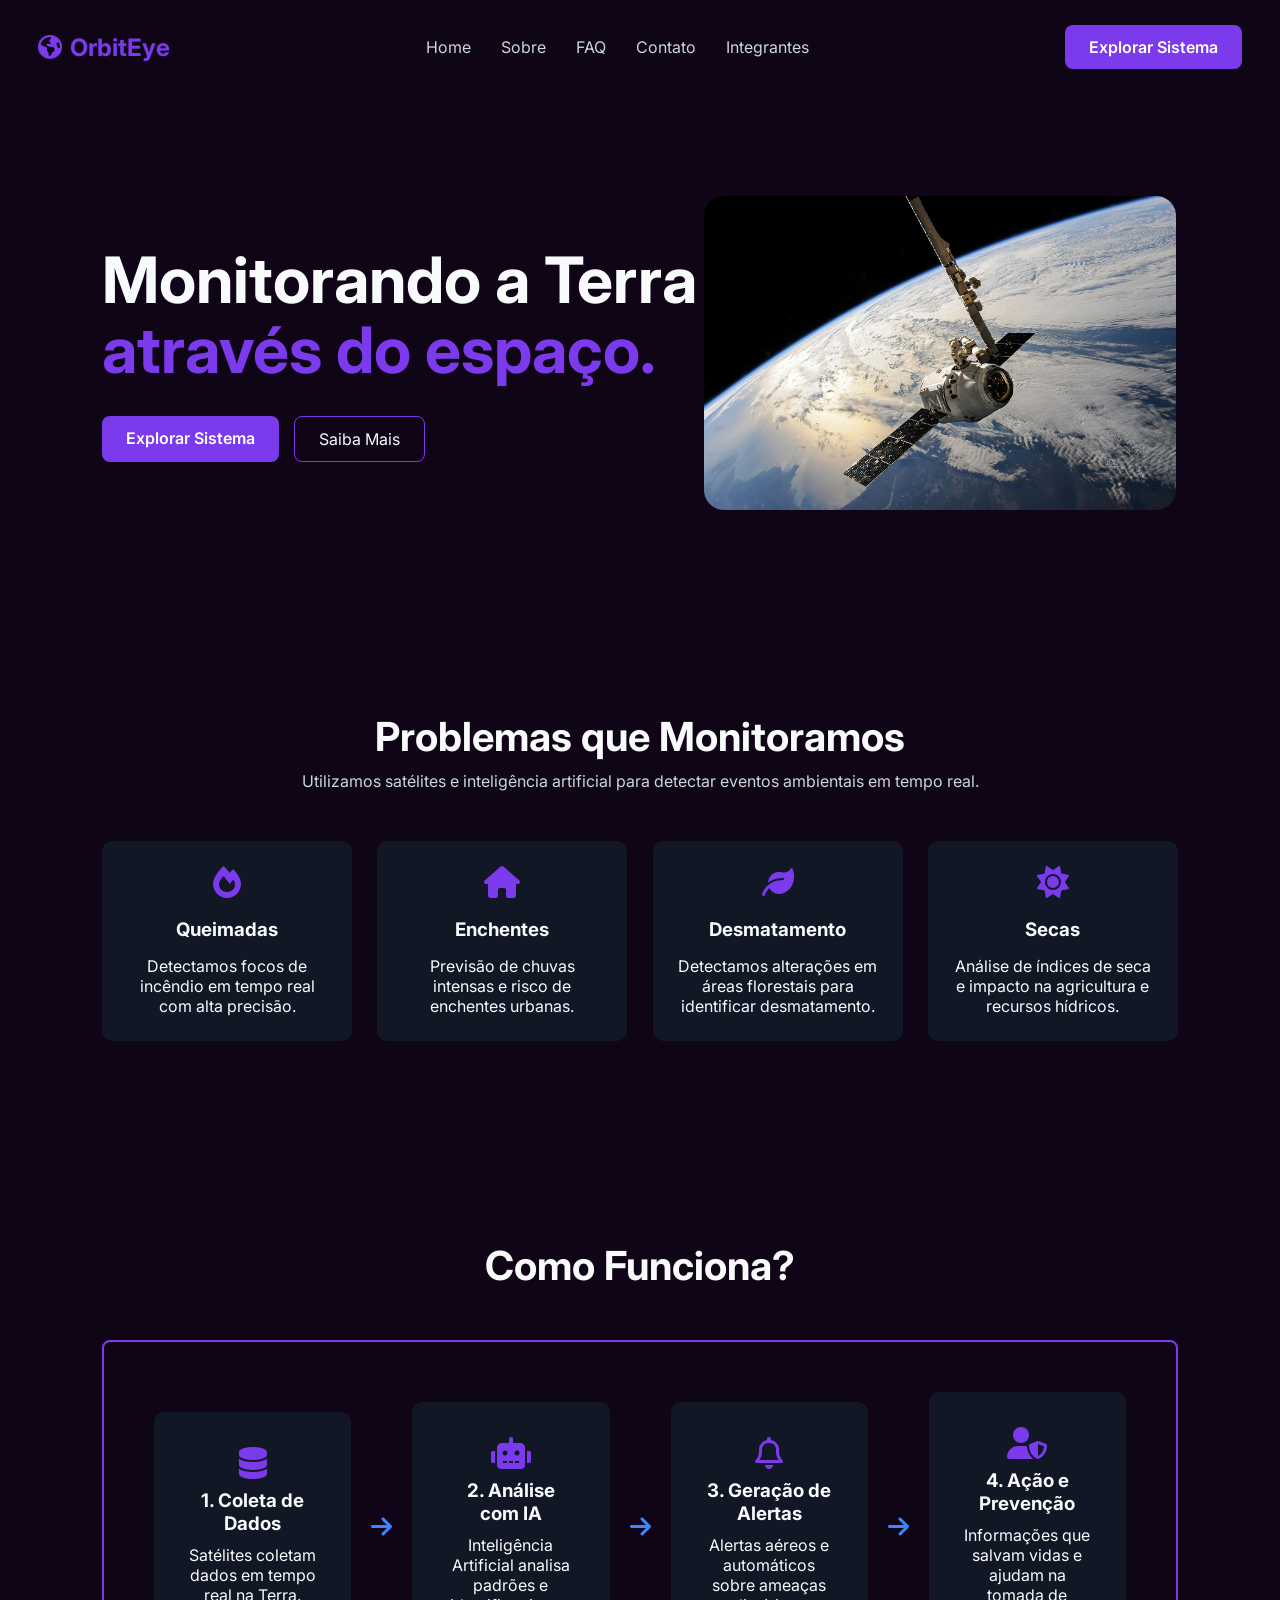
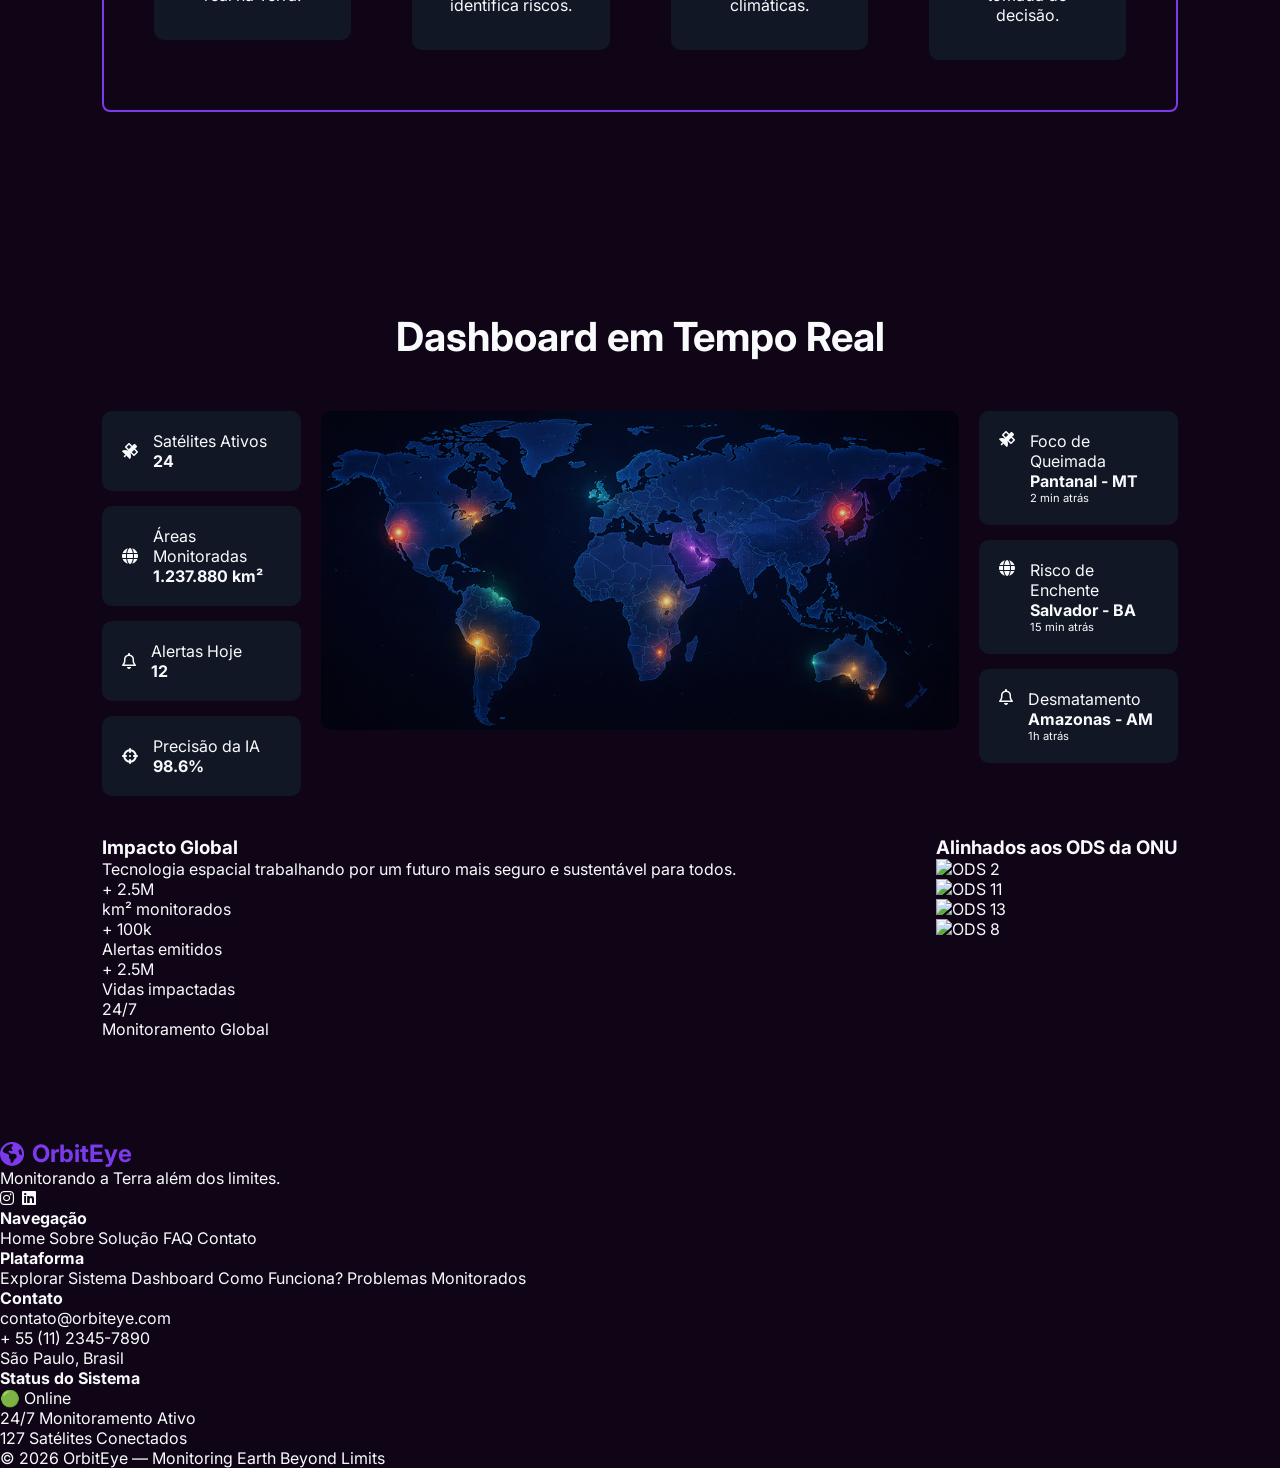
==== index.html @ 5265f136 "style: estiliza dashboard em tempo real" ====
<!DOCTYPE html>
<html lang="pt-br">
<head>
    <meta charset="UTF-8">
    <meta name="viewport" content="width=device-width, initial-scale=1.0">
    <link rel="preconnect" href="https://fonts.googleapis.com">
    <link rel="preconnect" href="https://fonts.gstatic.com" crossorigin>
    <link href="https://fonts.googleapis.com/css2?family=Inter:ital,opsz,wght@0,14..32,100..900;1,14..32,100..900&display=swap" rel="stylesheet">
    <link rel="stylesheet" href="https://cdnjs.cloudflare.com/ajax/libs/font-awesome/6.0.0/css/all.min.css" />
    <link rel="stylesheet" href="./css/style.css">
    <title>OrbitEye</title>
</head>
<body>
    
    <!--Navegação-->
    <nav>
        <a class="logo" href="index.html">
            <i class="fa-solid fa-earth-americas"></i>OrbitEye
        </a>

        <ul class="nav-links">
            <li><a class="nav-link">Home</a></li>
            <li><a class="nav-link">Sobre</a></li>
            <li><a class="nav-link">FAQ</a></li>
            <li><a class="nav-link">Contato</a></li>
            <li><a class="nav-link">Integrantes</a></li>
        </ul>

        <a href="#" class="btn-primary">
            Explorar Sistema
        </a>
    </nav>

    <!--Hero-->
    <section class="hero">

        <div class="hero-content">

            <h1>
                Monitorando a Terra
                <span>através do espaço.</span>
            </h1>

            <div class="hero-buttons">

                <a href="#" class="btn-primary">
                    Explorar Sistema
                </a>

                <a href="#" class="btn-secondary">
                    Saiba Mais
                </a>

            </div>

        </div>

        <div class="hero-image">

            <img 
                src="./assets/satelite_fundo.png" 
                alt="Imagem de Satelite"
            >

        </div>

    </section>

    <!--Seção de Problemas Monitorados-->
    <section class="problems">

        <div class="section-title">
            <h2>Problemas que Monitoramos</h2>
            <p>
                Utilizamos satélites e inteligência artificial para detectar eventos ambientais em tempo real.
            </p>
        </div>

        <div class="cards">

            <div class="problem-card">

                <i class="fa-solid fa-fire"></i>

                <h3>Queimadas</h3>
                <p>
                    Detectamos focos de incêndio em tempo real com alta precisão.
                </p>
            </div>

            <div class="problem-card">

                <i class="fa-solid fa-house"></i>

                <h3>Enchentes</h3>
                <p>
                    Previsão de chuvas intensas e risco de enchentes urbanas.
                </p>
            </div>

            <div class="problem-card">
                <i class="fa-solid fa-leaf"></i>

                <h3>Desmatamento</h3>
                <p>
                    Detectamos alterações em áreas florestais para identificar desmatamento.
                </p>
            </div>

            <div class="problem-card">
                <i class="fa-solid fa-sun"></i>

                <h3>Secas</h3>
                <p>
                    Análise de índices de seca e impacto na agricultura e recursos hídricos.
                </p>
            </div>

        </div>

    </section>

    <!--Seção de Funcionamento-->
    <section class="works">

        <div class="section-title">
            <h2>Como <span>Funciona?</span></h2>
        </div>

        <div class="steps">

            <div class="step-card">
                <i class="fa-solid fa-database"></i>

                <h3>1. Coleta de Dados</h3>
                <p>
                    Satélites coletam dados em tempo real na Terra.
                </p>
            </div>

            <i class="fa-solid fa-arrow-right arrow"></i>

            <div class="step-card">
                <i class="fa-solid fa-robot"></i>

                <h3>2. Análise com IA</h3>
                <p>
                    Inteligência Artificial analisa padrões e identifica riscos.
                </p>
            </div>

            <i class="fa-solid fa-arrow-right arrow"></i>

            <div class="step-card">
                <i class="fa-regular fa-bell"></i>

                <h3>3. Geração de Alertas</h3>
                <p>
                    Alertas aéreos e automáticos sobre ameaças climáticas.
                </p>
            </div>

            <i class="fa-solid fa-arrow-right arrow"></i>

            <div class="step-card">
                <i class="fa-solid fa-user-shield"></i>

                <h3>4. Ação e Prevenção</h3>
                <p>
                    Informações que salvam vidas e ajudam na tomada de decisão.
                </p>
            </div>

        </div>

    </section>

    <!--Seção de Dashboard-->
    <section class="dashboard">

        <div class="section-title">
            <h2>Dashboard em Tempo Real</h2>
        </div>

        <!--Primeira Linha-->
        <div class="dashboard-top">

            <!--Estatísticas-->
            <div class="dashboard-stats">

                <div class="stat-item">
                    <i class="fa-solid fa-satellite"></i>
                    <div>
                        <p>Satélites Ativos</p>
                        <span>24</span>
                    </div>
                </div>

                <div class="stat-item">
                    <i class="fa-solid fa-globe"></i>
                    <div>
                        <p>Áreas Monitoradas</p>
                        <span>1.237.880 km²</span>
                    </div>
                </div>

                <div class="stat-item">
                    <i class="fa-regular fa-bell"></i>
                    <div>
                        <p>Alertas Hoje</p>
                        <span>12</span>
                    </div>
                </div>

                <div class="stat-item">
                    <i class="fa-solid fa-crosshairs"></i>
                    <div>
                        <p>Precisão da IA</p>
                        <span>98.6%</span>
                    </div>
                </div>

            </div>

            <!--Mapa-->
            <div class="dashboard-map">

                <img
                    src="./assets/dashboard_map.png"
                    alt="Mapa Mundial"
                >

            </div>

            <!--Alertas-->
            <div class="dashboard-alerts">

                <div class="alert-item">
                    <i class="fa-solid fa-satellite"></i>

                    <div>
                        <p>Foco de Queimada</p>
                        <span>Pantanal - MT</span>
                        <p class="secondary-p">2 min atrás</p>
                    </div>
                </div>

                <div class="alert-item">
                    <i class="fa-solid fa-globe"></i>

                    <div>
                        <p>Risco de Enchente</p>
                        <span>Salvador - BA</span>
                        <p class="secondary-p">15 min atrás</p>
                    </div>
                </div>

                <div class="alert-item">
                    <i class="fa-regular fa-bell"></i>

                    <div>
                        <p>Desmatamento</p>
                        <span>Amazonas - AM</span>
                        <p class="secondary-p">1h atrás</p>
                    </div>
                </div>

            </div>

        </div>

        <!--Segunda Linha-->
        <div class="dashboard-bottom">

            <!--Impacto Global-->
            <div class="impact">

                <h3>Impacto Global</h3>

                <p>
                    Tecnologia espacial trabalhando por um futuro mais seguro e sustentável para todos.
                </p>

                <div class="impact-cards">

                    <div class="impact-card">
                        <span>+ 2.5M</span>
                        <p>km² monitorados</p>
                    </div>

                    <div class="impact-card">
                        <span>+ 100k</span>
                        <p>Alertas emitidos</p>
                    </div>

                    <div class="impact-card">
                        <span>+ 2.5M</span>
                        <p>Vidas impactadas</p>
                    </div>

                    <div class="impact-card">
                        <span>24/7</span>
                        <p>Monitoramento Global</p>
                    </div>

                </div>

            </div>

            <!-- ODS -->
            <div class="ods">

                <h3>Alinhados aos ODS da ONU</h3>

                <div class="ods-icons">

                    <img src="./assets/ods2.png" alt="ODS 2">
                    <img src="./assets/ods11.png" alt="ODS 11">
                    <img src="./assets/ods13.png" alt="ODS 13">
                    <img src="./assets/ods8.png" alt="ODS 8">

                </div>

            </div>

        </div>

</section>


        <!--Footer-->
        <footer>

            <div class="footer-content">

                <!--Logo e Redes-->
                <div class="footer-brand">

                    <a class="logo" href="index.html">
                        <i class="fa-solid fa-earth-americas"></i>
                        OrbitEye
                    </a>

                    <p>
                        Monitorando a Terra além dos limites.
                    </p>

                    <div class="social-links">

                        <a href="#">
                            <i class="fa-brands fa-instagram"></i>
                        </a>

                        <a href="#">
                            <i class="fa-brands fa-x-twitter"></i>
                        </a>

                        <a href="#">
                            <i class="fa-brands fa-linkedin"></i>
                        </a>

                    </div>

                </div>

            <!--Navegação-->

            <div class="footer-column">

                <h4>Navegação</h4>

                <a href="#">Home</a>
                <a href="#">Sobre</a>
                <a href="#">Solução</a>
                <a href="#">FAQ</a>
                <a href="#">Contato</a>

            </div>

            <!--Plataforma-->
            <div class="footer-column">

                <h4>Plataforma</h4>

                <a href="#">Explorar Sistema</a>
                <a href="#">Dashboard</a>
                <a href="#">Como Funciona?</a>
                <a href="#">Problemas Monitorados</a>

            </div>

            <!--Contato-->
            <div class="footer-column">

                <h4>Contato</h4>

                <p>contato@orbiteye.com</p>
                <p>+ 55 (11) 2345-7890</p>
                <p>São Paulo, Brasil</p>

            </div>

            <!--Status-->
            <div class="footer-column">

                <h4>Status do Sistema</h4>

                <p>🟢 Online</p>
                <p>24/7 Monitoramento Ativo</p>
                <p>127 Satélites Conectados</p>

            </div>

        </div>

        <div class="footer-bottom">

            <p>
                © 2026 OrbitEye — Monitoring Earth Beyond Limits
            </p>

        </div>
            
    </footer>

</body>
</html>
---- css/style.css ----
:root {
    --primary-color: #7C3AED;
    --primary-dark: #4C1D95;
    --secondary-color: #3B86FF;
    --background-color: #100517;
    --right-color: #34D399;
    --danger-color: #DC2626;
    --ascent-color: #00D4FF;
    --text-color: #F8FAFC;
    --text-color-secondary: #CBD5E1;
    --text-color-neon: #A855F7;
    --text-color-secondary-neon: #FF3BA3;
    --card-backround: #121726;
}

* {
    margin: 0;
    padding: 0;
    box-sizing: border-box;
}

body {
    font-family: "Inter", sans-serif;
    background-color: var(--background-color);
    color: var(--text-color);
}

a {
    text-decoration: none;
    color: inherit;
}

ul {
    list-style: none;
}

img {
    max-width: 100%;
    display: block;
}

/* NAVBAR */
nav {
    width: 100%;
    padding: 25px 3%;
    display: flex;
    justify-content: space-between;
    align-items: center;
}

.logo {
    display: flex;
    align-items: center;
    gap: 8px;

    font-size: 1.5rem;
    font-weight: 700;

    color: var(--primary-color);
}

.nav-links {
    display: flex;
    gap: 30px;    
}

.nav-link {
    cursor: pointer;
    color: var(--text-color-secondary);
    transition: 0.3s;
}

.nav-link:hover {
    color: var(--primary-color);
    font-weight: 800;
}

/* BOTÕES */
.btn-primary {
    padding: 12px 24px;

    border-radius: 8px;

    background-color: var(--primary-color);
    color: white;

    font-weight: 600;

    transition: .3s;
}

.btn-primary:hover {
    background-color: var(--primary-dark);
}

.btn-secondary {
    padding: 12px 24px;

    border: 1px solid var(--primary-color);
    border-radius: 8px;

    transition: .3s;
}

.btn-secondary:hover {
    background-color: var(--primary-color);
    color: white;
}

/* HERO */
.hero {
    padding: 100px 8%;

    display: flex;
    justify-content: space-between;
    align-items: center;
}

.hero-content {
    max-width: 600px;
}

.hero-content h1 {
    font-size: 4rem;
    line-height: 1.1;
}

.hero-content span {
    color: var(--primary-color);
}

.hero-buttons {
    margin-top: 30px;

    display: flex;
    gap: 15px;
}

.hero-image img {
    border: 2px solid transparent;
    width: 560px;
    transition: .5s;
}

.hero-image img:hover {
    box-shadow: 0 0 40px var(--primary-color);
    border-radius: 50px;
}

/* TÍTULOS DAS SEÇÕES */
.section-title {
    text-align: center;
    margin-bottom: 50px;
}

.section-title h2 {
    font-size: 2.5rem;
    margin-bottom: 10px;
}

.section-title p {
    color: var(--text-color-secondary);
}

/* ESTRUTURA GERAL DAS SEÇÕES */
.problems, 
.works,
.dashboard {
    padding: 100px 8%;
}

/* CARDS DE PROBLEMAS */
.cards {
    display: flex;
    justify-content: space-between;
    gap: 20px;
}

.problem-card {
    width: 250px;
    padding: 25px;

    background-color: var(--card-backround);

    border-radius: 10px;

    text-align: center;

    transition: .3s;
}

.problem-card:hover {
    box-shadow: 0 0 30px var(--text-color-neon);
    cursor: pointer;
}

.problem-card i {
    font-size: 2rem;
    color: var(--primary-color);
    margin-bottom: 20px;

    transition: .3s;
}

.problem-card:hover i {
    color: var(--text-color-secondary-neon);
}

.problem-card h3 {
    margin-bottom: 15px;
}

/* CARDS FUNCIONAMENTO */
.steps {
    display: flex;
    align-items: center;
    justify-content: center;
    gap: 20px;
    border: 2px solid var(--primary-color);
    border-radius: 8px;
    padding: 50px;

    margin-top: 50px;
}

.step-card {
    width: 450px;

    padding: 35px;

    text-align: center;

    background-color: var(--card-backround);

    border-radius: 10px;

    transition: .3s;
}

.step-card:hover {
    box-shadow: 0 0 30px var(--ascent-color);
    cursor: pointer;
}

.step-card i {
    font-size: 2rem;

    color: var(--primary-color);

    margin-bottom: 10px;

    transition: .3s;
}

.step-card:hover i {
    color: var(--secondary-color);
}

.step-card h3 {
    margin-bottom: 10px;
}

.arrow {
    color: var(--secondary-color);
    font-size: 1.5rem;
}

/* SEÇÃO DASHBOARD */
.dashboard-top {
    display: flex;

    justify-content: space-between;

    gap: 20px;

    margin-top: 50px;
}

.dashboard-stats {
    width: 25%;

    display: flex;
    flex-direction: column;

    gap: 15px;
}

.dashboard-stats span {
    font-weight: 700;
}

.stat-item {
    background-color: var(--card-backround);

    padding: 20px;

    border-radius: 10px;

    display: flex;
    align-items: center;

    gap: 15px;
}

.dashboard-map  {
    width: 80%;
    border-radius: 8px;
    transition: .6s;
}

.dashboard-map:hover {
    box-shadow: 0 0 0 2px var(--ascent-color);
    cursor: pointer;
}

.dashboard-map img {
    width: 100%;
    opacity: .8;
    transition: .3s;
    border-radius: 10px;
}

.dashboard-map:hover img {
    opacity: 1;
}

.dashboard-alerts {
    width: 25%;

    display: flex;
    flex-direction: column;

    gap: 15px;
}

.dashboard-alerts span {
    font-weight: 700;
}

.dashboard-alerts .secondary-p {
    font-size: 0.7rem;
}

.alert-item {
    background-color: var(--card-backround);

    padding: 20px;

    border-radius: 10px;

    display: flex;
    gap: 15px;
}

.dashboard-bottom {
    margin-top: 40px;

    display: flex;

    justify-content: space-between;

    gap: 20px;
}
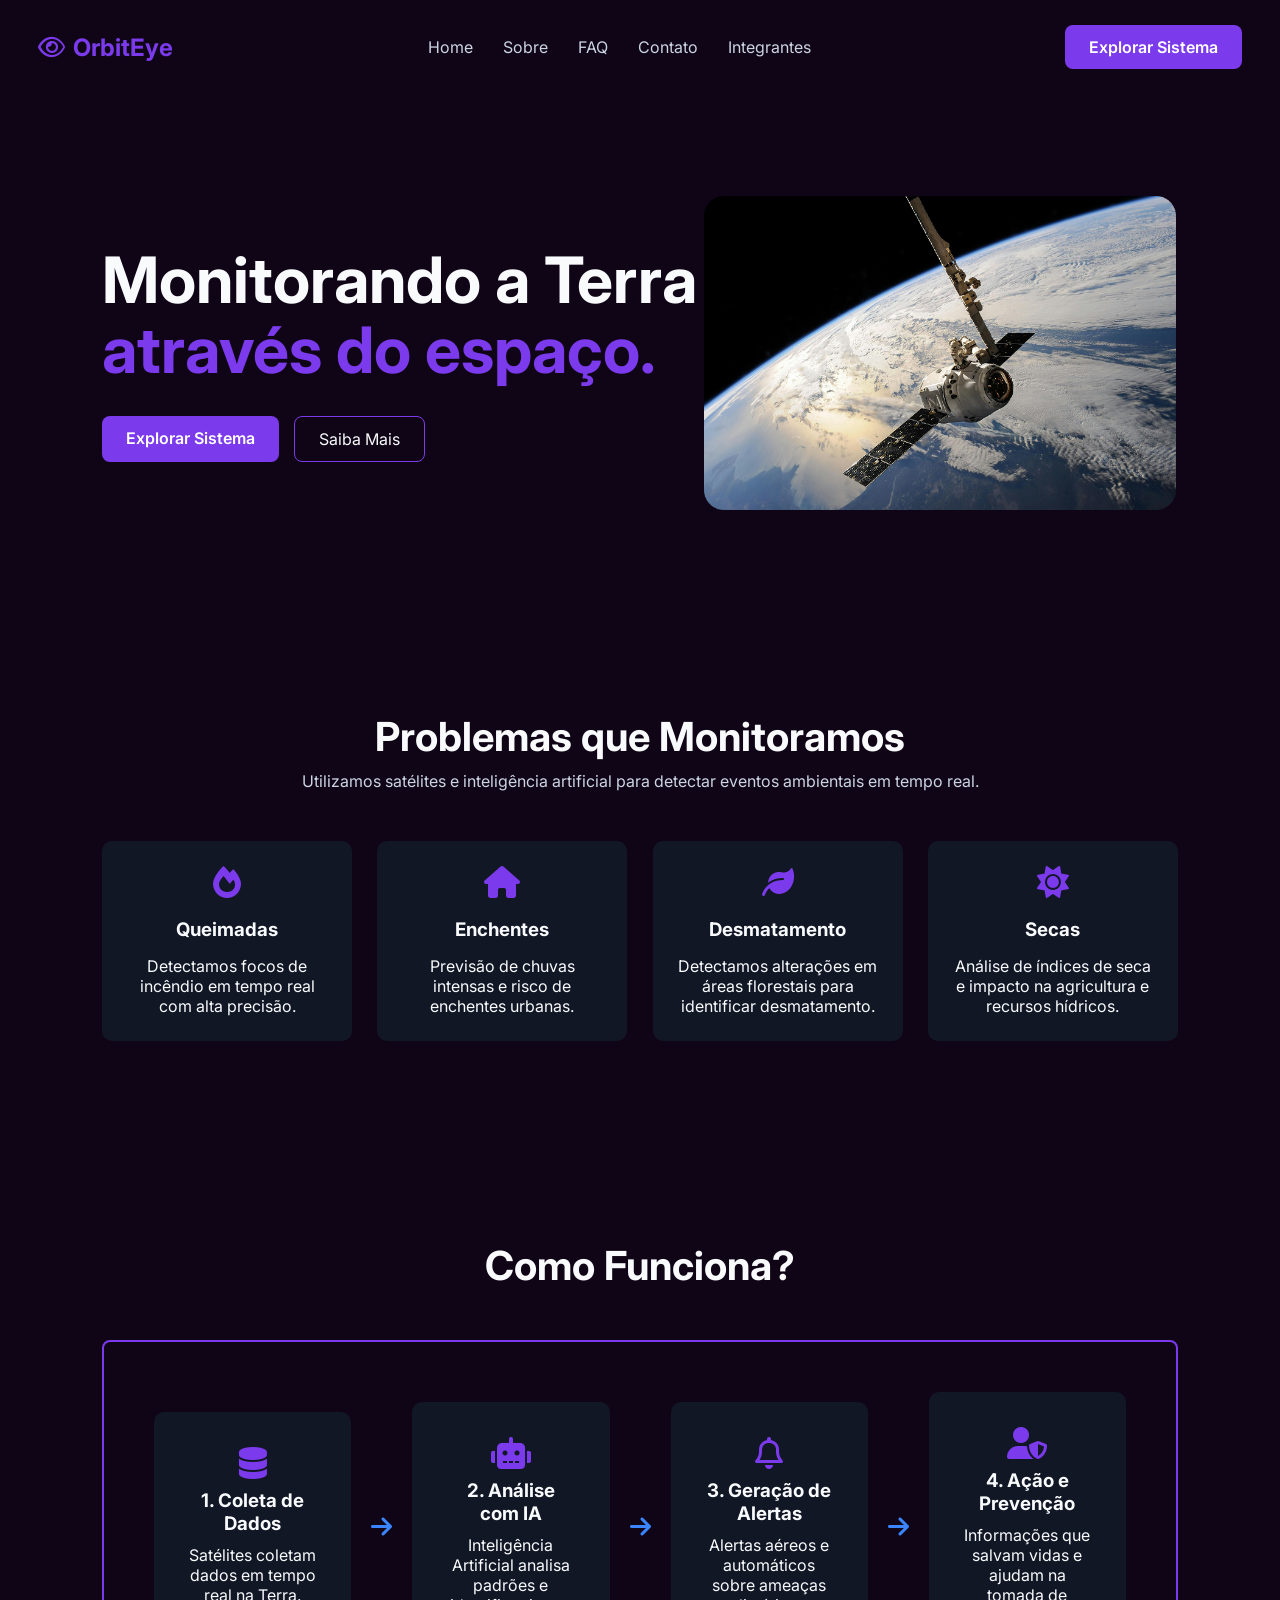
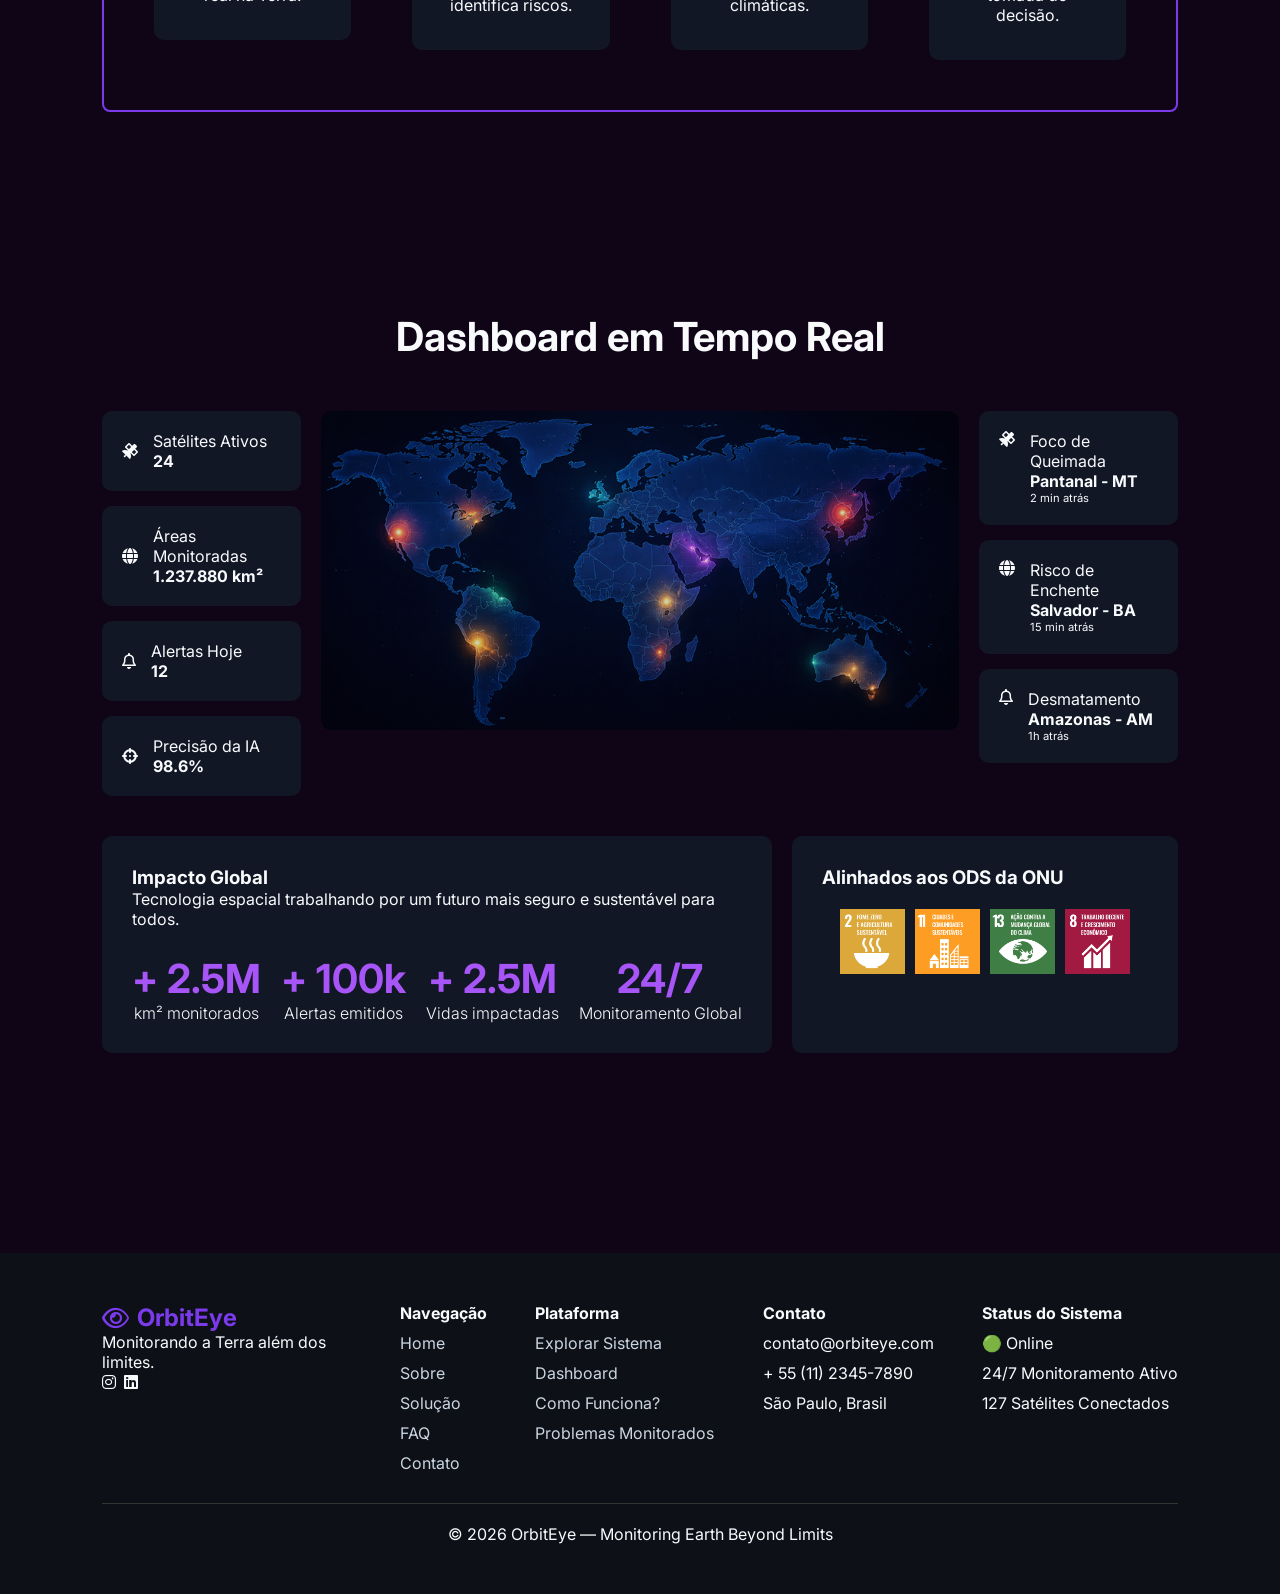
==== commit 5fd77738: "style: estilizando logo e alteração da logo principal" ====
--- a/index.html
+++ b/index.html
@@ -15,7 +15,7 @@
     <!--Navegação-->
     <nav>
         <a class="logo" href="index.html">
-            <i class="fa-solid fa-earth-americas"></i>OrbitEye
+            <i class="fa-regular fa-eye"></i>OrbitEye
         </a>
 
         <ul class="nav-links">
@@ -337,7 +337,7 @@
                 <div class="footer-brand">
 
                     <a class="logo" href="index.html">
-                        <i class="fa-solid fa-earth-americas"></i>
+                        <i class="fa-regular fa-eye"></i>
                         OrbitEye
                     </a>
 
--- a/css/style.css
+++ b/css/style.css
@@ -55,8 +55,18 @@
 
     font-size: 1.5rem;
     font-weight: 700;
+    transition: .3s;
 
     color: var(--primary-color);
+}
+
+.logo i {
+    transition: .3s;
+}
+
+.logo:hover {
+    color: var(--text-color-neon);
+    text-shadow: 0 0 10px var(--text-color-neon);
 }
 
 .nav-links {
@@ -360,4 +370,112 @@
     justify-content: space-between;
 
     gap: 20px;
+}
+
+/* SEÇÃO DASHBOARD + IMPACTO GLOBAL */
+.impact {
+    width: 70%;
+
+    background-color: var(--card-backround);
+
+    padding: 30px;
+
+    border-radius: 10px;
+}
+
+.impact-cards {
+    display: flex;
+
+    justify-content: space-between;
+
+    margin-top: 25px;
+}
+
+.impact-card {
+    text-align: center;
+}
+
+.impact-card span {
+    font-size: 2.5rem;
+    color: var(--text-color-neon);
+    font-weight: 700;
+}
+
+.impact-card p {
+    font-weight: 300;
+}
+
+/* SEÇÃO DASHBOARD + ODS */
+.ods {
+    width: 40%;
+
+    background-color: var(--card-backround);
+
+    padding: 30px;
+
+    border-radius: 10px;
+}
+
+.ods-icons {
+    display: flex;
+
+    justify-content: center;
+
+    gap: 10px;
+
+    margin-top: 20px;
+}
+
+.ods img {
+    width: 20%;
+}
+
+/* FOOTER */
+footer {
+    margin-top: 100px;
+
+    background-color: #0d1117;
+
+    padding: 50px 8%;
+}
+
+.footer-content {
+    display: flex;
+
+    justify-content: space-between;
+
+    gap: 30px;
+}
+
+.footer-brand {
+    width: 250px;
+}
+
+.footer-column {
+    display: flex;
+    flex-direction: column;
+
+    gap: 10px;
+}
+
+.footer-column a {
+    text-decoration: none;
+    color: var(--text-color-secondary);
+
+    transition: .3s;
+}
+
+.footer-column a:hover {
+    color: var(--text-color);
+    text-decoration: underline;
+}
+
+.footer-bottom {
+    margin-top: 30px;
+
+    padding-top: 20px;
+
+    border-top: 1px solid #333;
+
+    text-align: center;
 }
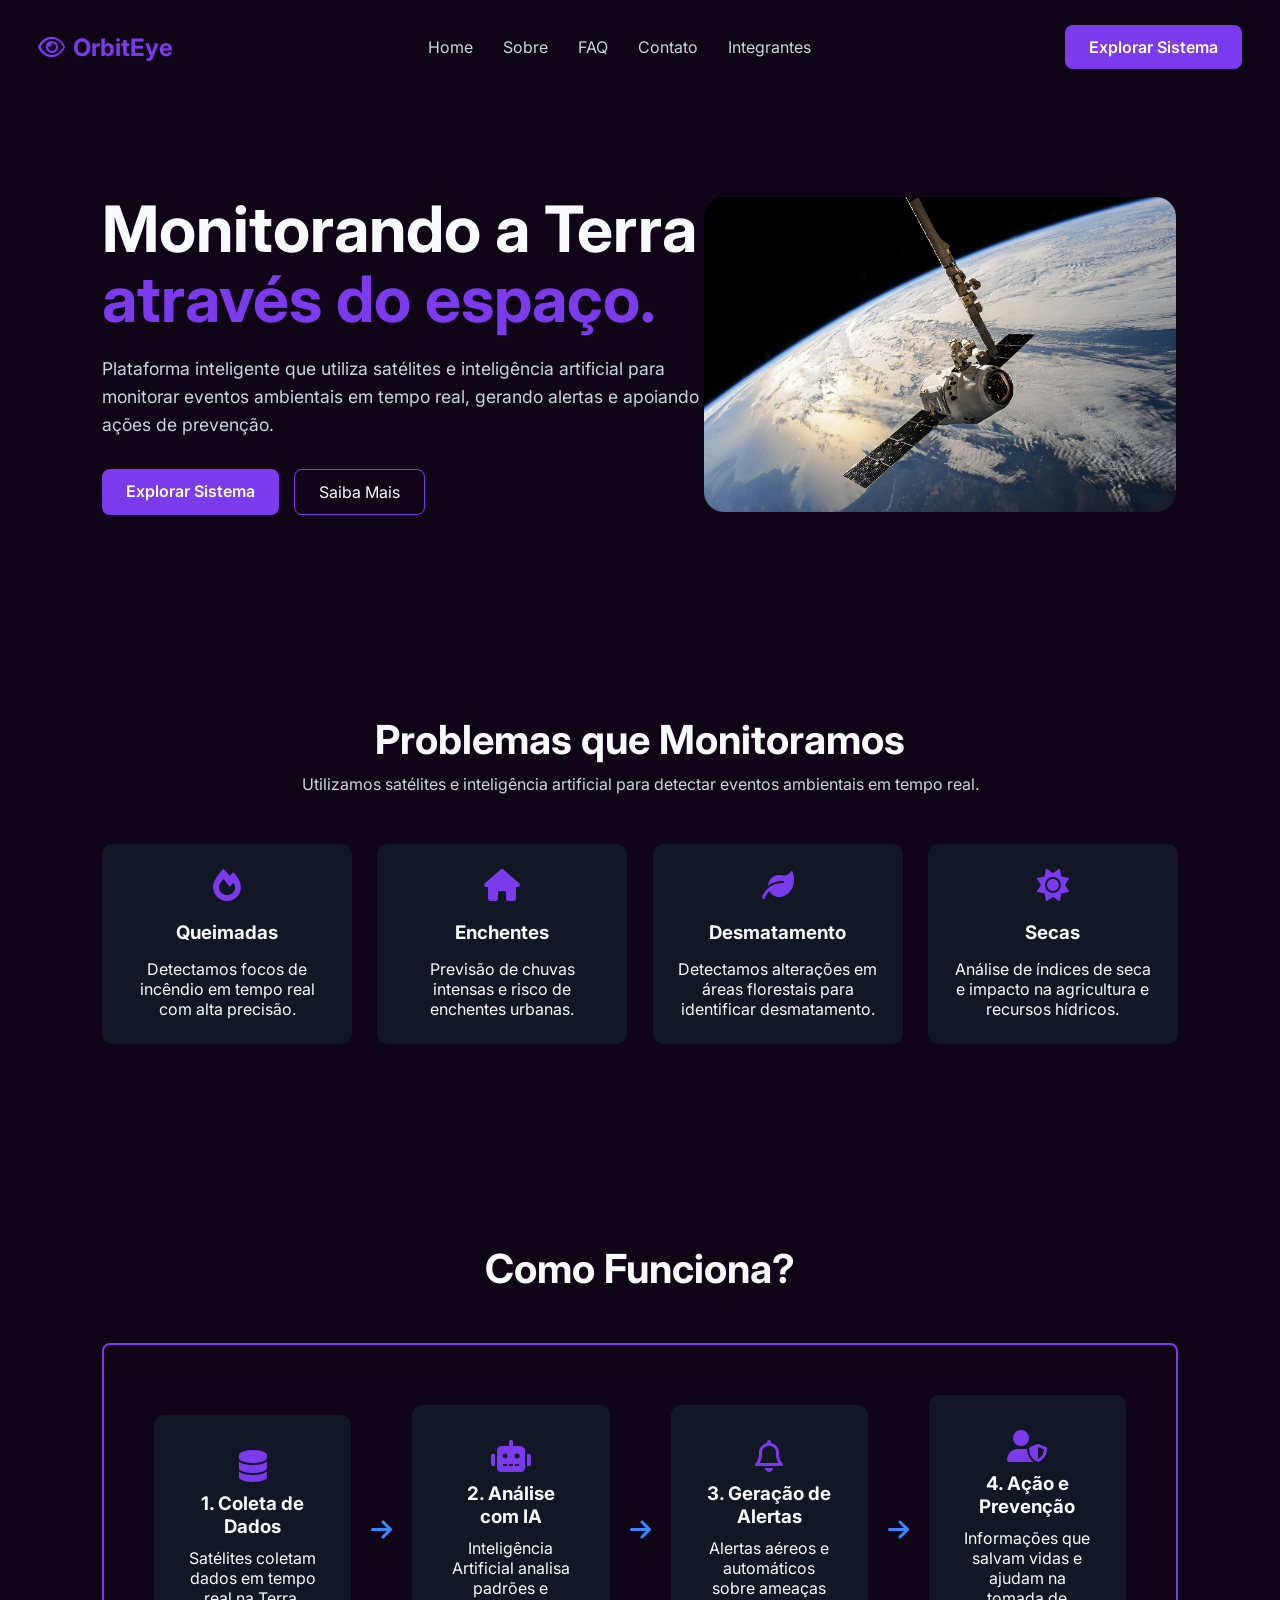
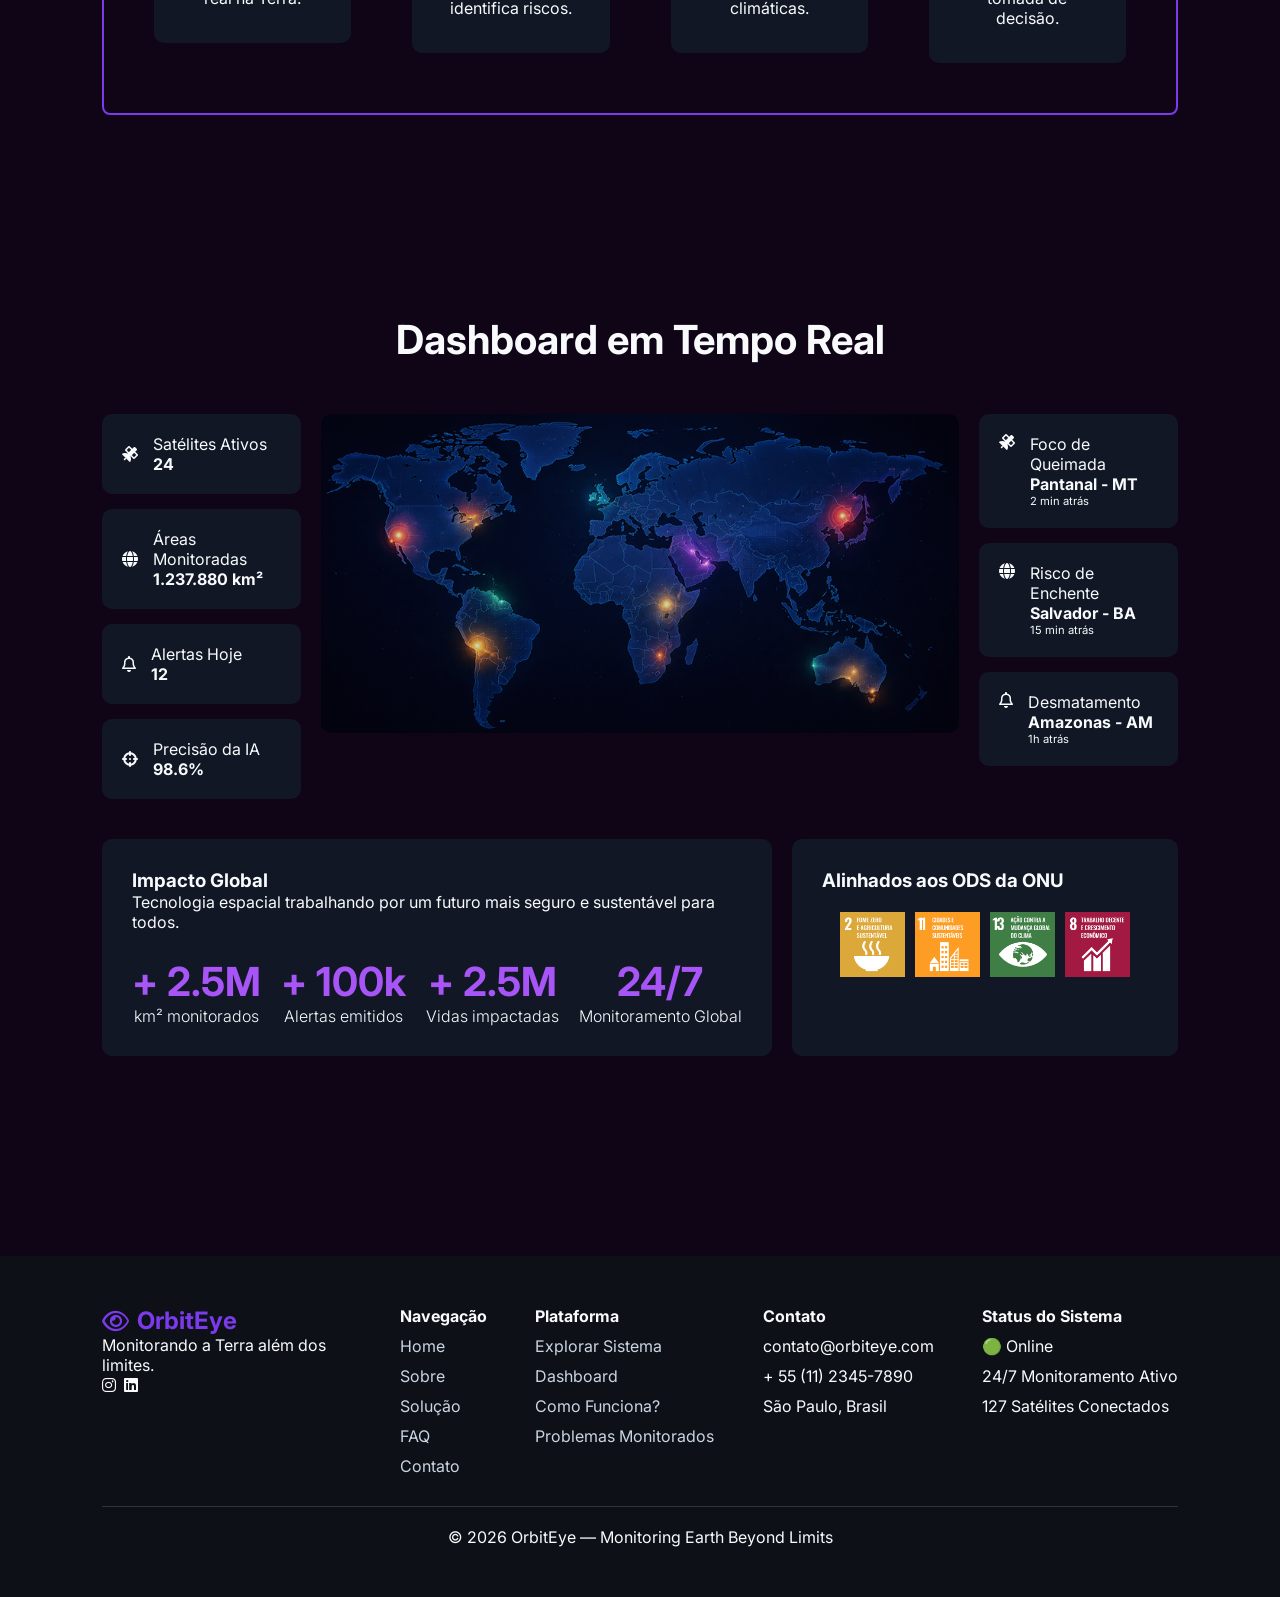
==== commit 5647239b: "feat: adiciona responsividade para tablets" ====
--- a/index.html
+++ b/index.html
@@ -40,6 +40,10 @@
                 Monitorando a Terra
                 <span>através do espaço.</span>
             </h1>
+    
+            <p class="hero-description">
+                Plataforma inteligente que utiliza satélites e inteligência artificial para monitorar eventos ambientais em tempo real, gerando alertas e apoiando ações de prevenção.
+            </p>
 
             <div class="hero-buttons">
 
--- a/css/style.css
+++ b/css/style.css
@@ -139,6 +139,16 @@
     color: var(--primary-color);
 }
 
+.hero-description {
+    color: var(--text-color-secondary);
+
+    font-size: 1.1rem;
+
+    margin: 20px 0;
+
+    line-height: 1.6;
+}
+
 .hero-buttons {
     margin-top: 30px;
 
@@ -478,4 +488,37 @@
     border-top: 1px solid #333;
 
     text-align: center;
+}
+
+/* RESPONSIVIDADE TABLET */
+
+@media (max-width: 1024px) {
+
+    .hero {
+        flex-direction: column;
+        text-align: center;
+        gap: 40px;
+    }
+
+    .hero-buttons {
+        justify-content: center;
+    }
+
+    .cards {
+        flex-wrap: wrap;
+        justify-content: center;
+    }
+
+    .dashboard-top,
+    .dashboard-bottom {
+        flex-direction: column;
+    }
+
+    .dashboard-stats,
+    .dashboard-map,
+    .dashboard-alerts,
+    .impact,
+    .ods {
+        width: 100%;
+    }
 }
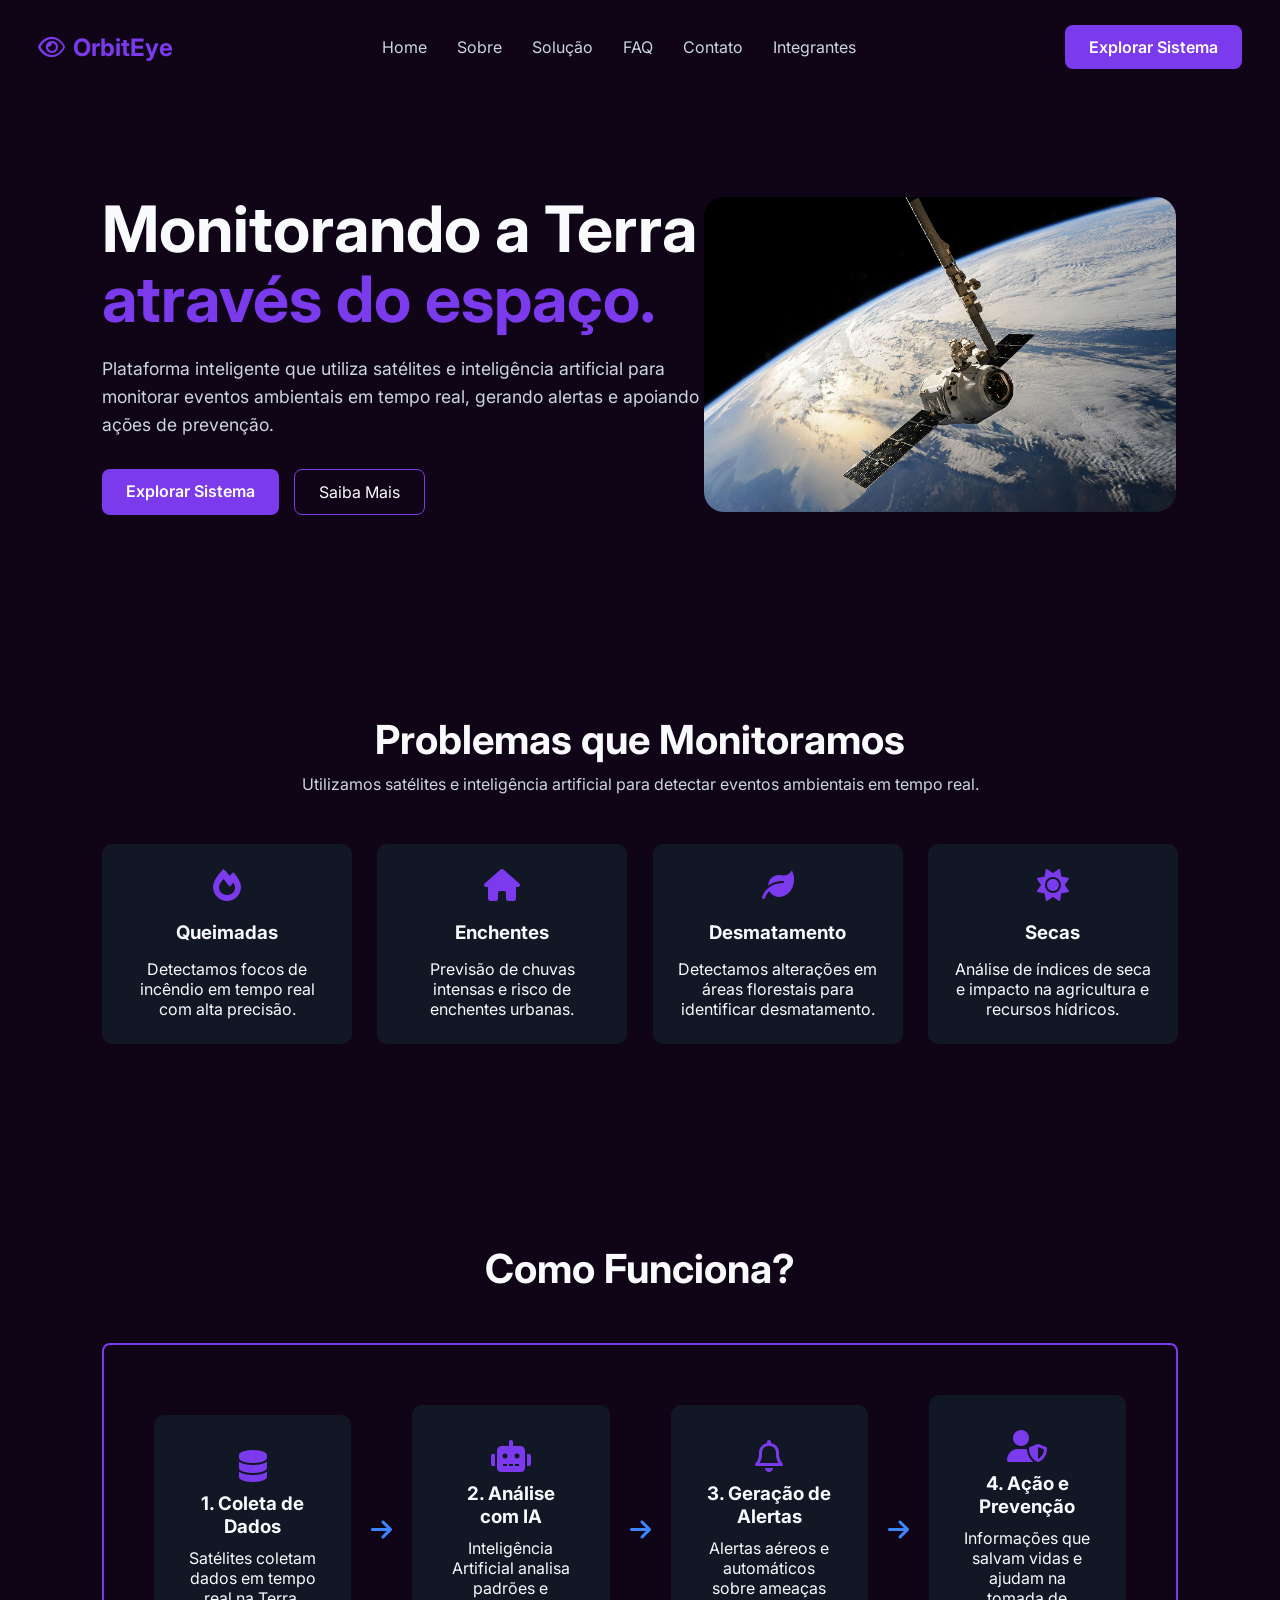
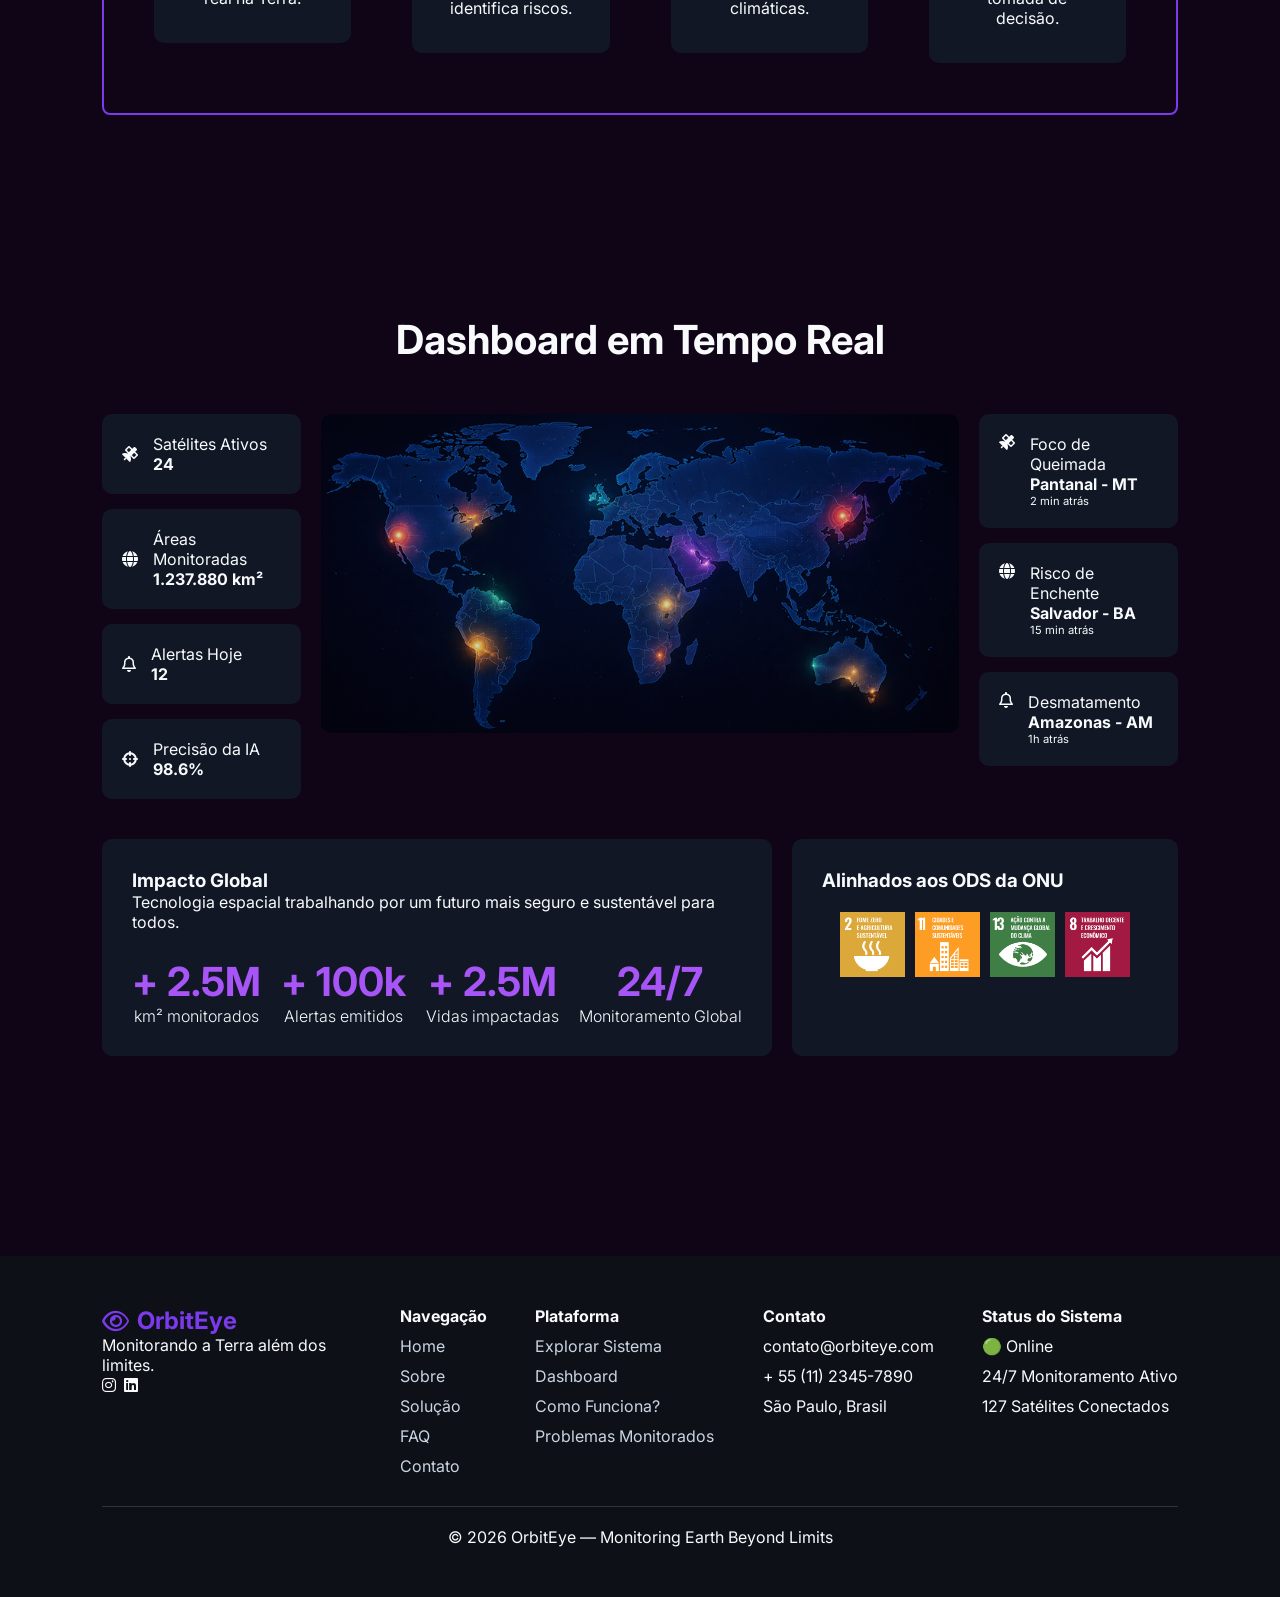
==== commit 702b65ac: "fix: Correção das navbars das outras páginas, adicionando Solução" ====
--- a/index.html
+++ b/index.html
@@ -20,7 +20,8 @@
 
         <ul class="nav-links">
             <li><a class="nav-link">Home</a></li>
-            <li><a class="nav-link">Sobre</a></li>
+            <li><a class="nav-link" href="./pages/sobre.html">Sobre</a></li>
+            <li><a class="nav-link" href="./pages/solucao.html">Solução</a></li>
             <li><a class="nav-link">FAQ</a></li>
             <li><a class="nav-link">Contato</a></li>
             <li><a class="nav-link">Integrantes</a></li>
--- a/css/style.css
+++ b/css/style.css
@@ -521,4 +521,377 @@
     .ods {
         width: 100%;
     }
+}
+
+/* RESPONSIVIDADE CELULAR */
+
+@media (max-width: 768px) {
+
+    nav {
+        flex-direction: column;
+        gap: 20px;
+    }
+
+    .nav-links {
+        flex-wrap: wrap;
+        justify-content: center;
+        gap: 15px;
+    }
+
+    .hero-content h1 {
+        font-size: 2.5rem;
+    }
+
+    .hero-image img {
+        width: 100%;
+    }
+}
+
+/* RESPONSIVIDADE SETAS DO CELULAR */
+
+@media (max-width: 768px) {
+
+    .steps {
+        flex-direction: column;
+    }
+
+    .arrow {
+        display: none;
+    }
+
+    .step-card {
+        width: 100%;
+    }
+}
+
+/* RESPONSIVIDADE FOOTER */
+
+@media (max-width: 768px) {
+
+    .footer-content {
+        flex-direction: column;
+        text-align: center;
+    }
+
+    .footer-brand {
+        width: 100%;
+    }
+}
+
+/* SOBRE.HTML - HERO SECTION */
+.about-hero {
+    padding: 50px 8%;
+    
+    display: flex;
+    justify-content: space-between;
+    align-items: center;
+    gap: 50px;
+    font-size: 1.5rem;
+}
+
+.about-hero-content {
+    max-width: 600px;
+}
+
+.about-hero span {
+    color: var(--primary-color);
+}
+
+.about-hero p {
+    margin-top: 15px;
+    font-size: 1rem;
+    line-height: 1.5;
+    color: var(--text-color-secondary);
+}
+
+.about-hero img {
+    border-radius: 3px;
+    box-shadow: 0 0 0 1px var(--primary-color);
+    width: 550px;
+    transition: .5s;
+}
+
+.about-hero img:hover {
+    box-shadow: none;
+}
+
+/* SOBRE.HTML - CARDS SECTION */
+.about-line-cards {
+    margin-top: 170px;
+    border: 1px solid var(--primary-dark);
+}
+
+.about-pillars {
+    text-align: center;
+    font-size: 2rem;
+    padding: 50px 8%;
+}
+
+.about-pillars span {
+    color: var(--primary-color)
+    
+}
+
+.cards-about {
+    display: flex;
+    margin-bottom: 50px;
+    justify-content: space-around;
+    gap: 50px;
+    margin: 50px;
+}
+
+.our-card {
+    width: 450px;
+    padding: 50px;
+
+    background-color: var(--card-backround);
+
+    border-radius: 10px;
+
+    border: 1px solid var(--primary-color);
+
+    text-align: left;
+
+    transition: .3s;
+}
+
+.our-card:hover {
+    cursor: pointer;
+    box-shadow: 0 0 0 10px var(--text-color-secondary-neon);
+    border: 1px solid var(--text-color-secondary-neon);
+}
+
+.our-card i {
+    font-size: 3rem;
+    color: var(--primary-color);
+    margin-bottom: 20px;
+
+    transition: .3s;
+}
+
+.our-card:hover i {
+    color: var(--text-color-secondary-neon);
+}
+
+.our-card h3 {
+    margin-bottom: 15px;
+    transition: .3s;
+}
+
+.our-card:hover h3 {
+    color: var(--text-color-secondary-neon);
+    font-weight: 800;
+}
+
+.our-card p {
+    transition: .3s;
+}
+
+.our-card:hover p {
+    font-weight: 100;
+}
+
+/* SOBRE.HTML - PROBLEMS AND SOLUTION SECTION */
+.about-line-problems {
+    margin-top: 100px;
+    border: 1px solid var(--primary-dark);
+}
+
+.about-problems {
+    padding: 30px 8%;
+}
+
+.about-problems h1 {
+    text-align: center;
+    margin-bottom: 60px;
+}
+
+.problem-span {
+    color: var(--danger-color);
+}
+
+.solution-span {
+    color: var(--right-color);
+}
+
+.problems-solutions {
+    display: flex;
+    justify-content: space-between;
+}
+
+.problem {
+    width: 48%;
+    background-color: var(--card-backround);
+    padding: 40px;
+    border-radius: 12px;
+}
+
+.problem h3 {
+    font-size: 1.5rem;
+    display: flex;
+    align-items: center;
+    gap: 12px;
+    margin-bottom: 20px;
+}
+
+.problem p {
+    font-size: 1rem;
+    color: var(--text-color-secondary);
+    line-height: 1.3;
+}
+
+.box-problem i {
+    color: var(--danger-color);
+}
+
+.box-solucao i {
+    color: yellow; 
+}
+
+.satelite {
+    display: flex;
+    justify-content: center;
+    align-items: center;
+}
+
+.satelite-image {
+    margin-top: 50px;
+    width: 35%;
+    border: 4px solid var(--primary-color);
+    box-shadow: 0 0 20px var(--primary-color);
+    border-radius: 2px;
+}
+
+.data {
+    display: flex;
+    margin-top: 50px;
+    padding: 10px 2%;
+    justify-content: space-between;
+    align-items: center;
+}
+
+.data-cards {
+    width: 40%;
+    padding: 40px;
+    border-radius: 12px;
+    border: 2px solid var(--primary-color);
+    background-color: var(--card-backround);
+}
+
+.data-cards h3 {
+    font-size: 50px;
+    margin-bottom: 10px;
+    color: var(--text-color-neon);
+}
+
+.data-cards p {
+    color: var(--text-color-secondary);
+    font-size: 1rem;
+}
+
+/* RESPONSIVIDADE PÁGINA SOBRE - TABLET */
+
+@media (max-width: 1024px) {
+    .hero,
+    .about-hero {
+        flex-direction: column;
+        text-align: center;
+        gap: 40px;
+
+    }
+
+    .cards,
+    .cards-about {
+        flex-direction: column;
+        align-items: center;
+        gap: 30px;
+    }
+
+    .our-card {
+        width: 100%;
+        max-width: 550px;
+    }
+
+    .problems-solutions,
+    .data {
+        flex-direction: column;
+        gap: 30px;
+    }
+
+    .problem,
+    .data-cards {
+        width: 100%;
+    }
+
+    .about-hero img {
+        width: 100%;
+        max-width: 500px;
+        margin: 0 auto;
+    }
+
+    .problem {
+        margin: 0;
+    }
+
+}
+
+/* RESPONSIVIDADE PÁGINA SOBRE - CELULAR */
+
+@media (max-width: 768px) {
+
+    nav {
+        flex-direction: column;
+        gap: 20px;
+    }
+
+    .nav-links {
+        flex-wrap: wrap;
+        justify-content: center;
+        gap: 15px;
+    }
+
+    .about-hero h1 {
+        font-size: 2.5rem;
+    }
+
+    .about-hero img {
+        width: 100%;
+    }
+
+    .about-hero,
+    .about-cards,
+    .about-problems {
+        padding: 40px 5%;
+    }
+
+    .about-pillars,
+    .about-problems h1 {
+        font-size: 1.8rem;
+        text-align: center;
+        padding: 20px 0;
+    }
+
+    .problem h3 {
+        font-size: 1.3rem;
+    }
+
+    .problem p {
+        width: 100%;
+    }
+
+    .data-cards h3 {
+        font-size: 2.2rem;
+    }
+
+}
+
+@media (max-width: 768px) {
+    .footer-content {
+        flex-direction: column;
+        text-align: center;
+    }
+
+    .footer-brand {
+        width: 100%;
+    }
 }
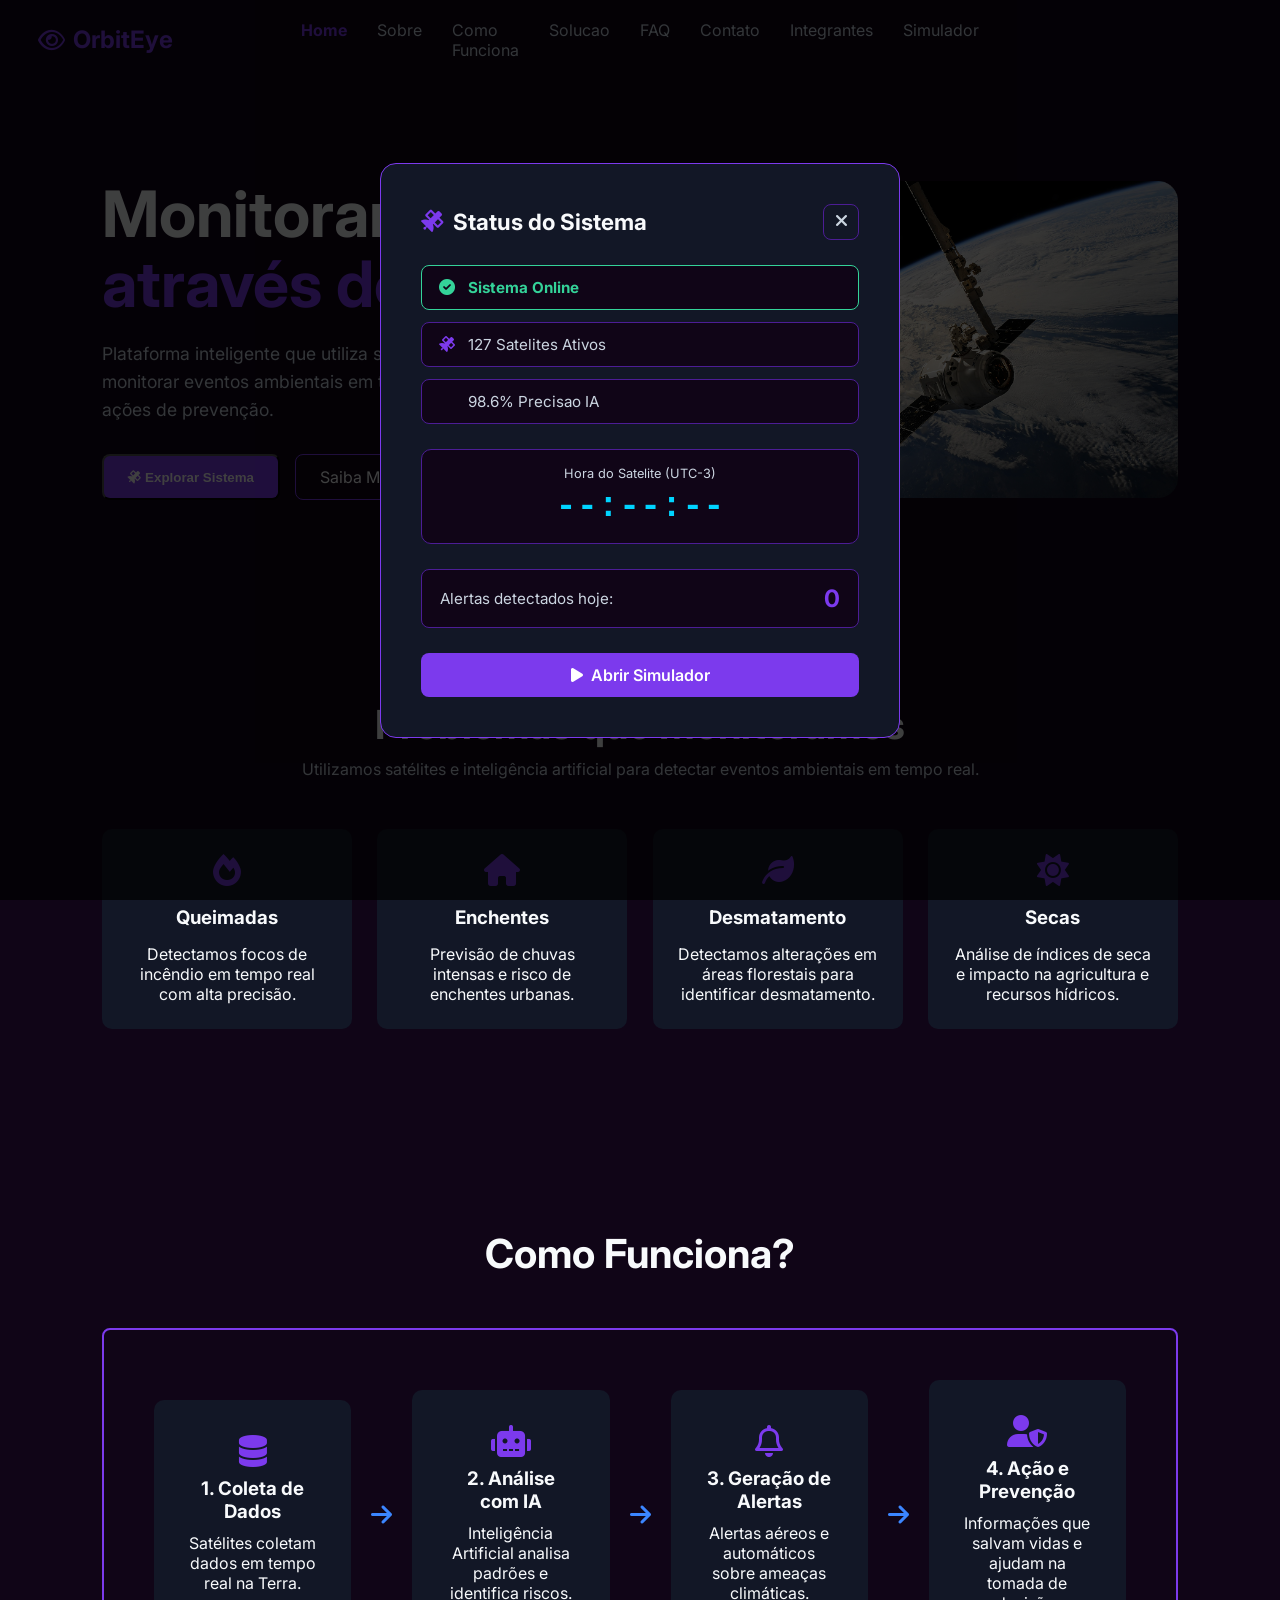
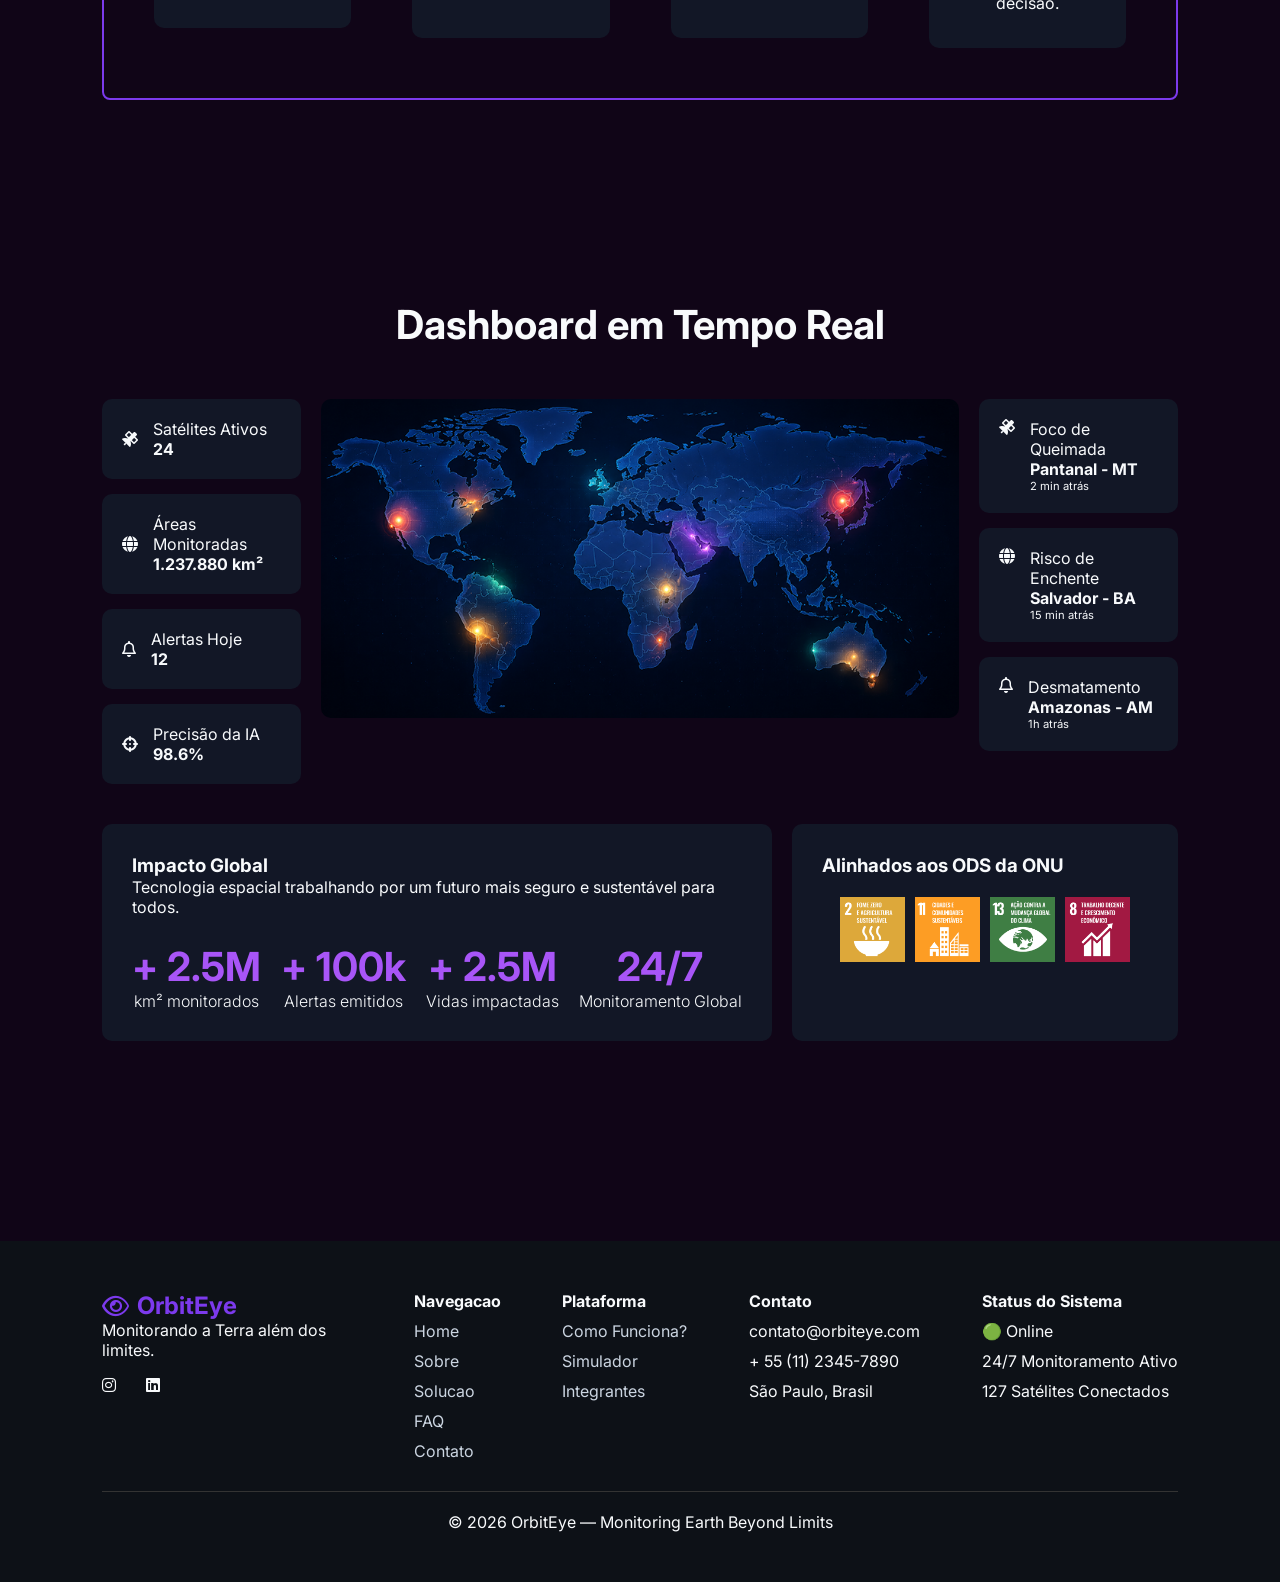
==== commit a25e34d2: "adiciona painel explorar" ====
--- a/index.html
+++ b/index.html
@@ -7,7 +7,7 @@
     <link rel="preconnect" href="https://fonts.gstatic.com" crossorigin>
     <link href="https://fonts.googleapis.com/css2?family=Inter:ital,opsz,wght@0,14..32,100..900;1,14..32,100..900&display=swap" rel="stylesheet">
     <link rel="stylesheet" href="https://cdnjs.cloudflare.com/ajax/libs/font-awesome/6.0.0/css/all.min.css" />
-    <link rel="stylesheet" href="./css/style.css">
+    <link rel="stylesheet" href="./css/pages/index.css">
     <title>OrbitEye</title>
 </head>
 <body>
@@ -19,17 +19,22 @@
         </a>
 
         <ul class="nav-links">
-            <li><a class="nav-link">Home</a></li>
+            <li><a class="nav-link active-link" href="./index.html">Home</a></li>
             <li><a class="nav-link" href="./pages/sobre.html">Sobre</a></li>
-            <li><a class="nav-link" href="./pages/solucao.html">Solução</a></li>
-            <li><a class="nav-link">FAQ</a></li>
-            <li><a class="nav-link">Contato</a></li>
-            <li><a class="nav-link">Integrantes</a></li>
+            <li><a class="nav-link" href="./pages/como-funciona.html">Como Funciona</a></li>
+            <li><a class="nav-link" href="./pages/solucao.html">Solucao</a></li>
+            <li><a class="nav-link" href="./pages/faq.html">FAQ</a></li>
+            <li><a class="nav-link" href="./pages/contato.html">Contato</a></li>
+            <li><a class="nav-link" href="./pages/integrantes.html">Integrantes</a></li>
+            <li><a class="nav-link" href="./pages/simulador.html">Simulador</a></li>
         </ul>
 
-        <a href="#" class="btn-primary">
-            Explorar Sistema
-        </a>
+        <!-- Menu Hamburguer -->
+        <button class="hamburger" id="hamburger" aria-label="Abrir menu">
+            <span></span>
+            <span></span>
+            <span></span>
+        </button>
     </nav>
 
     <!--Hero-->
@@ -48,11 +53,12 @@
 
             <div class="hero-buttons">
 
-                <a href="#" class="btn-primary">
-                    Explorar Sistema
-                </a>
-
-                <a href="#" class="btn-secondary">
+                <!-- id="btnExplorar" para o JS encontrar esse botao -->
+                <button id="btnExplorar" class="btn-primary">
+                    <i class="fa-solid fa-satellite"></i> Explorar Sistema
+                </button>
+
+                <a href="./pages/sobre.html" class="btn-secondary">
                     Saiba Mais
                 </a>
 
@@ -181,7 +187,7 @@
     </section>
 
     <!--Seção de Dashboard-->
-    <section class="dashboard">
+    <section class="dashboard" id="dashboard">
 
         <div class="section-title">
             <h2>Dashboard em Tempo Real</h2>
@@ -372,13 +378,13 @@
 
             <div class="footer-column">
 
-                <h4>Navegação</h4>
-
-                <a href="#">Home</a>
-                <a href="#">Sobre</a>
-                <a href="#">Solução</a>
-                <a href="#">FAQ</a>
-                <a href="#">Contato</a>
+                <h4>Navegacao</h4>
+
+                <a href="./index.html">Home</a>
+                <a href="./pages/sobre.html">Sobre</a>
+                <a href="./pages/solucao.html">Solucao</a>
+                <a href="./pages/faq.html">FAQ</a>
+                <a href="./pages/contato.html">Contato</a>
 
             </div>
 
@@ -387,10 +393,9 @@
 
                 <h4>Plataforma</h4>
 
-                <a href="#">Explorar Sistema</a>
-                <a href="#">Dashboard</a>
-                <a href="#">Como Funciona?</a>
-                <a href="#">Problemas Monitorados</a>
+                <a href="./pages/como-funciona.html">Como Funciona?</a>
+                <a href="./pages/simulador.html">Simulador</a>
+                <a href="./pages/integrantes.html">Integrantes</a>
 
             </div>
 
@@ -428,5 +433,64 @@
             
     </footer>
 
+    <!-- PAINEL "EXPLORAR SISTEMA" -->
+    <!-- Começa escondido com a classe "painel-escondido" -->
+    <!-- O JS vai remover essa classe quando o botao for clicado -->
+    <div id="painelExplorar" class="painel-explorar painel-escondido">
+
+        <!-- Fundo escuro clicavel para fechar -->
+        <div class="painel-overlay" id="painelOverlay"></div>
+
+        <!-- Card principal do painel -->
+        <div class="painel-card">
+
+            <div class="painel-header">
+                <h2><i class="fa-solid fa-satellite"></i> Status do Sistema</h2>
+                <!-- Botao X para fechar, usa onclick direto -->
+                <button class="painel-fechar" onclick="fecharPainel()">
+                    <i class="fa-solid fa-xmark"></i>
+                </button>
+            </div>
+
+            <!-- Linha 1: status em tempo real -->
+            <div class="painel-status">
+                <div class="status-item status-ok">
+                    <i class="fa-solid fa-circle-check"></i>
+                    <span>Sistema Online</span>
+                </div>
+                <div class="status-item">
+                    <i class="fa-solid fa-satellite"></i>
+                    <span>127 Satelites Ativos</span>
+                </div>
+                <div class="status-item">
+                    <i class="fa-solid fa-shield-halved"></i>
+                    <span>98.6% Precisao IA</span>
+                </div>
+            </div>
+
+            <!-- Linha 2: relogio do satelite ao vivo -->
+            <div class="painel-relogio">
+                <p>Hora do Satelite (UTC-3)</p>
+                <!-- id="relogioPainel" — o JS vai atualizar esse numero -->
+                <span id="relogioPainel">--:--:--</span>
+            </div>
+
+            <!-- Linha 3: contador de alertas do dia -->
+            <div class="painel-alertas">
+                <p>Alertas detectados hoje:</p>
+                <strong id="contadorPainel">0</strong>
+            </div>
+
+            <!-- Botao para ir ao simulador -->
+            <a href="./pages/simulador.html" class="btn-primary painel-btn">
+                <i class="fa-solid fa-play"></i> Abrir Simulador
+            </a>
+
+        </div>
+
+    </div>
+
+    <script src="./js/nav.js"></script>
+    <script src="./js/painel.js"></script>
 </body>
 </html>
--- a/css/pages/index.css
+++ b/css/pages/index.css
@@ -0,0 +1,272 @@
+@import "../global.css";
+@import "../painel.css";
+
+/* Hero */
+.hero {
+    padding: 100px 8%;
+    display: flex;
+    justify-content: space-between;
+    align-items: center;
+}
+
+.hero-content {
+    max-width: 600px;
+}
+
+.hero-content h1 {
+    font-size: 4rem;
+    line-height: 1.1;
+}
+
+.hero-content span {
+    color: var(--primary-color);
+}
+
+.hero-description {
+    color: var(--text-color-secondary);
+    font-size: 1.1rem;
+    margin: 20px 0;
+    line-height: 1.6;
+}
+
+.hero-buttons {
+    margin-top: 30px;
+    display: flex;
+    gap: 15px;
+}
+
+.hero-image img {
+    width: 560px;
+}
+
+/* Problemas / Works / Dashboard */
+.problems,
+.works,
+.dashboard {
+    padding: 100px 8%;
+}
+
+.cards {
+    display: flex;
+    justify-content: space-between;
+    gap: 20px;
+}
+
+.problem-card {
+    width: 250px;
+    padding: 25px;
+    background-color: var(--card-backround);
+    border-radius: 10px;
+    text-align: center;
+}
+
+.problem-card i {
+    font-size: 2rem;
+    color: var(--primary-color);
+    margin-bottom: 20px;
+}
+
+.problem-card h3 {
+    margin-bottom: 15px;
+}
+
+/* Steps */
+.steps {
+    display: flex;
+    align-items: center;
+    justify-content: center;
+    gap: 20px;
+    border: 2px solid var(--primary-color);
+    border-radius: 8px;
+    padding: 50px;
+    margin-top: 50px;
+}
+
+.step-card {
+    width: 450px;
+    padding: 35px;
+    text-align: center;
+    background-color: var(--card-backround);
+    border-radius: 10px;
+}
+
+.step-card i {
+    font-size: 2rem;
+    color: var(--primary-color);
+    margin-bottom: 10px;
+}
+
+.step-card h3 {
+    margin-bottom: 10px;
+}
+
+.arrow {
+    color: var(--secondary-color);
+    font-size: 1.5rem;
+}
+
+/* Dashboard */
+.dashboard-top {
+    display: flex;
+    justify-content: space-between;
+    gap: 20px;
+    margin-top: 50px;
+}
+
+.dashboard-stats {
+    width: 25%;
+    display: flex;
+    flex-direction: column;
+    gap: 15px;
+}
+
+.dashboard-stats span {
+    font-weight: 700;
+}
+
+.stat-item {
+    background-color: var(--card-backround);
+    padding: 20px;
+    border-radius: 10px;
+    display: flex;
+    align-items: center;
+    gap: 15px;
+}
+
+.dashboard-map {
+    width: 80%;
+    border-radius: 8px;
+}
+
+.dashboard-map img {
+    width: 100%;
+    border-radius: 10px;
+}
+
+.dashboard-alerts {
+    width: 25%;
+    display: flex;
+    flex-direction: column;
+    gap: 15px;
+}
+
+.dashboard-alerts span {
+    font-weight: 700;
+}
+
+.dashboard-alerts .secondary-p {
+    font-size: 0.7rem;
+}
+
+.alert-item {
+    background-color: var(--card-backround);
+    padding: 20px;
+    border-radius: 10px;
+    display: flex;
+    gap: 15px;
+}
+
+.dashboard-bottom {
+    margin-top: 40px;
+    display: flex;
+    justify-content: space-between;
+    gap: 20px;
+}
+
+.impact {
+    width: 70%;
+    background-color: var(--card-backround);
+    padding: 30px;
+    border-radius: 10px;
+}
+
+.impact-cards {
+    display: flex;
+    justify-content: space-between;
+    margin-top: 25px;
+}
+
+.impact-card {
+    text-align: center;
+}
+
+.impact-card span {
+    font-size: 2.5rem;
+    color: var(--text-color-neon);
+    font-weight: 700;
+}
+
+.impact-card p {
+    font-weight: 300;
+}
+
+.ods {
+    width: 40%;
+    background-color: var(--card-backround);
+    padding: 30px;
+    border-radius: 10px;
+}
+
+.ods-icons {
+    display: flex;
+    justify-content: center;
+    gap: 10px;
+    margin-top: 20px;
+}
+
+.ods img {
+    width: 20%;
+}
+
+/* Responsividade */
+@media (max-width: 1024px) {
+    .hero {
+        flex-direction: column;
+        text-align: center;
+        gap: 40px;
+    }
+
+    .hero-buttons {
+        justify-content: center;
+    }
+
+    .cards {
+        flex-wrap: wrap;
+        justify-content: center;
+    }
+
+    .dashboard-top,
+    .dashboard-bottom {
+        flex-direction: column;
+    }
+
+    .dashboard-stats,
+    .dashboard-map,
+    .dashboard-alerts,
+    .impact,
+    .ods {
+        width: 100%;
+    }
+}
+
+@media (max-width: 768px) {
+    .hero-content h1 {
+        font-size: 2.5rem;
+    }
+
+    .hero-image img {
+        width: 100%;
+    }
+
+    .steps {
+        flex-direction: column;
+    }
+
+    .arrow {
+        display: none;
+    }
+
+    .step-card {
+        width: 100%;
+    }
+}
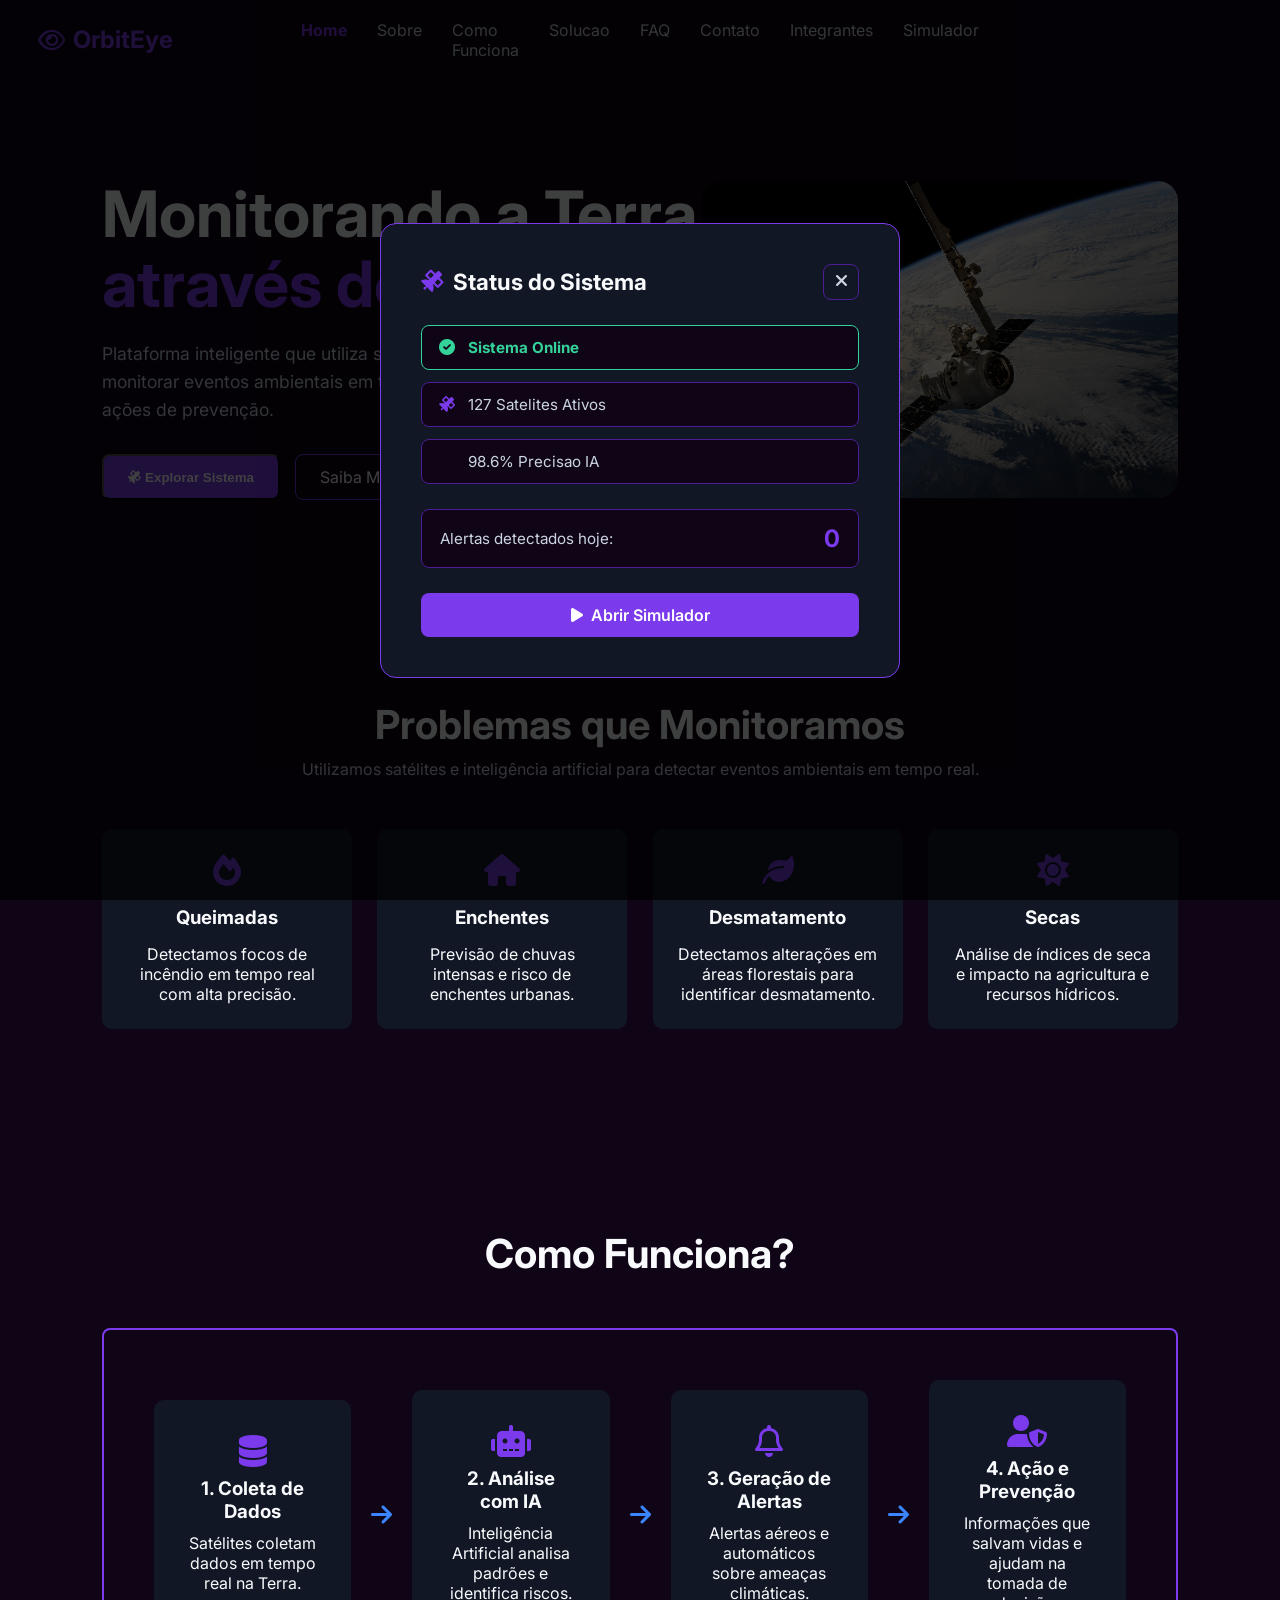
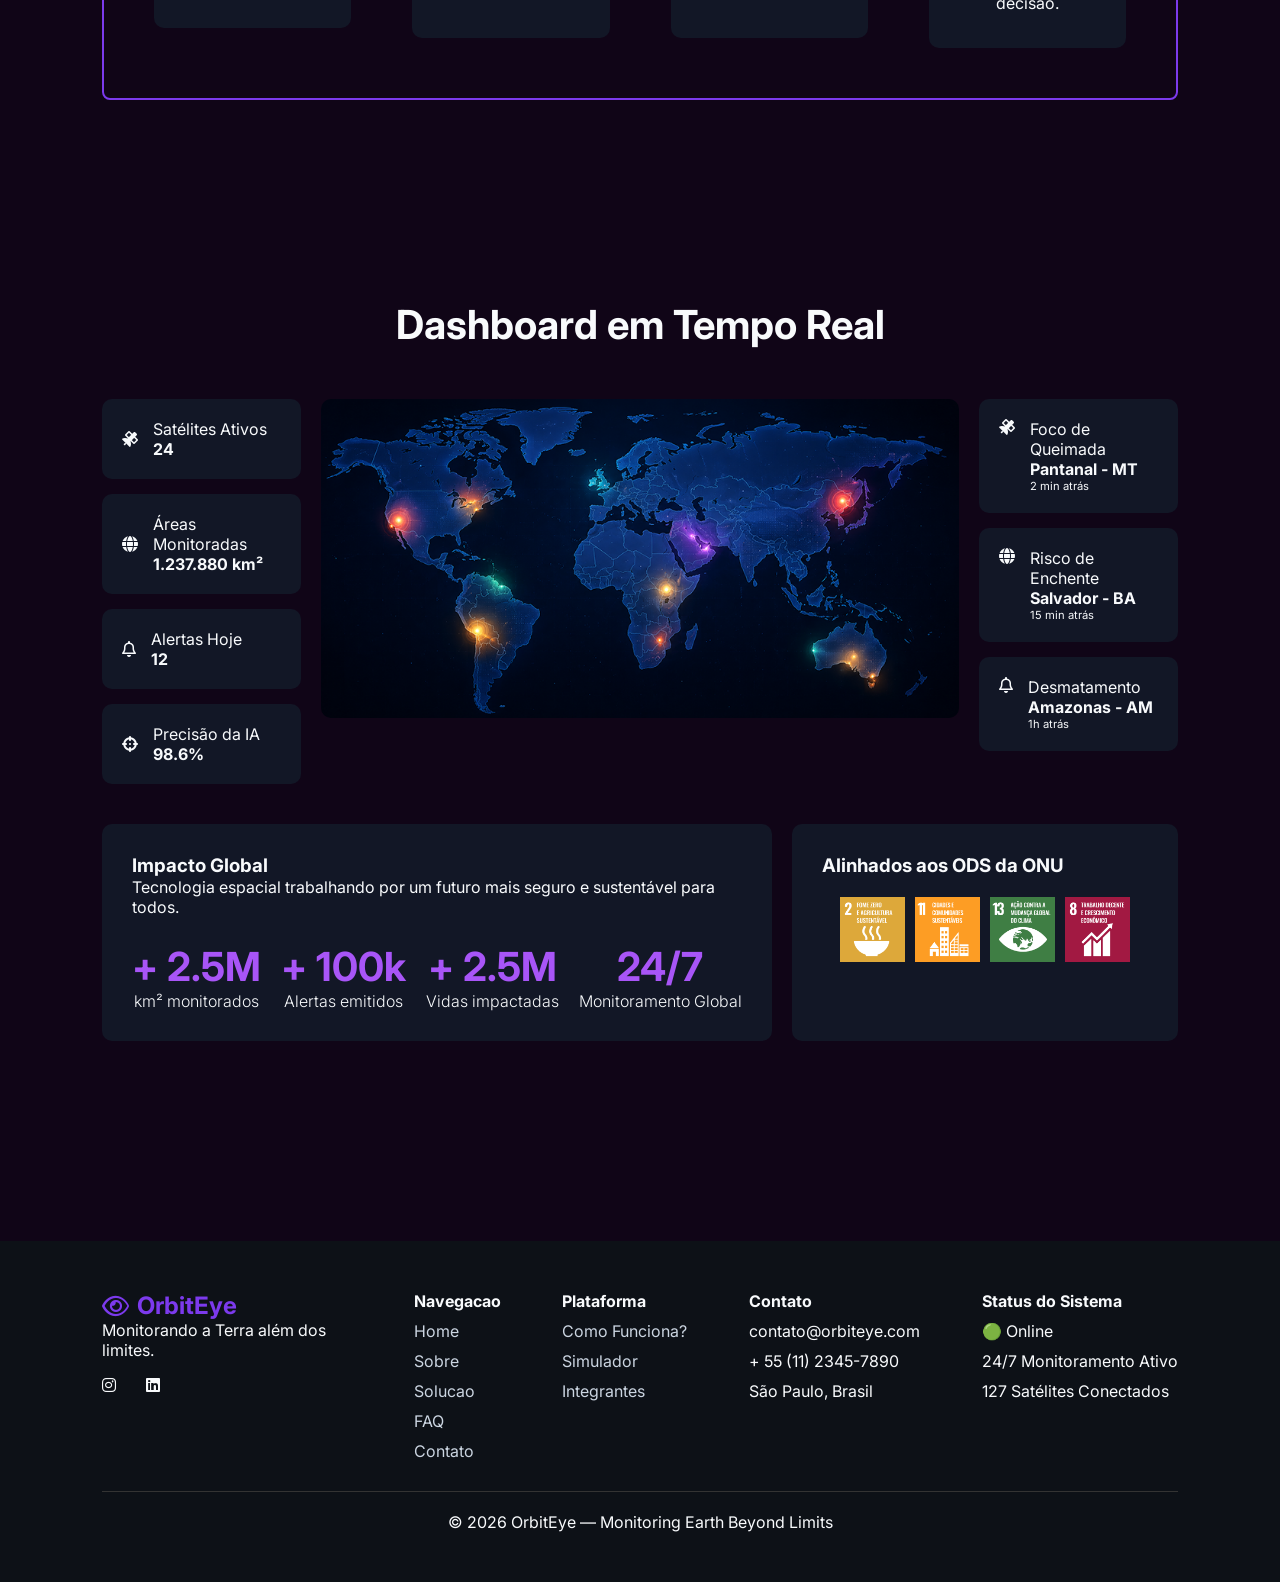
==== commit 52fc554d: "removendo painel" ====
--- a/index.html
+++ b/index.html
@@ -468,14 +468,7 @@
                 </div>
             </div>
 
-            <!-- Linha 2: relogio do satelite ao vivo -->
-            <div class="painel-relogio">
-                <p>Hora do Satelite (UTC-3)</p>
-                <!-- id="relogioPainel" — o JS vai atualizar esse numero -->
-                <span id="relogioPainel">--:--:--</span>
-            </div>
-
-            <!-- Linha 3: contador de alertas do dia -->
+            <!-- Linha 2: contador de alertas do dia -->
             <div class="painel-alertas">
                 <p>Alertas detectados hoje:</p>
                 <strong id="contadorPainel">0</strong>
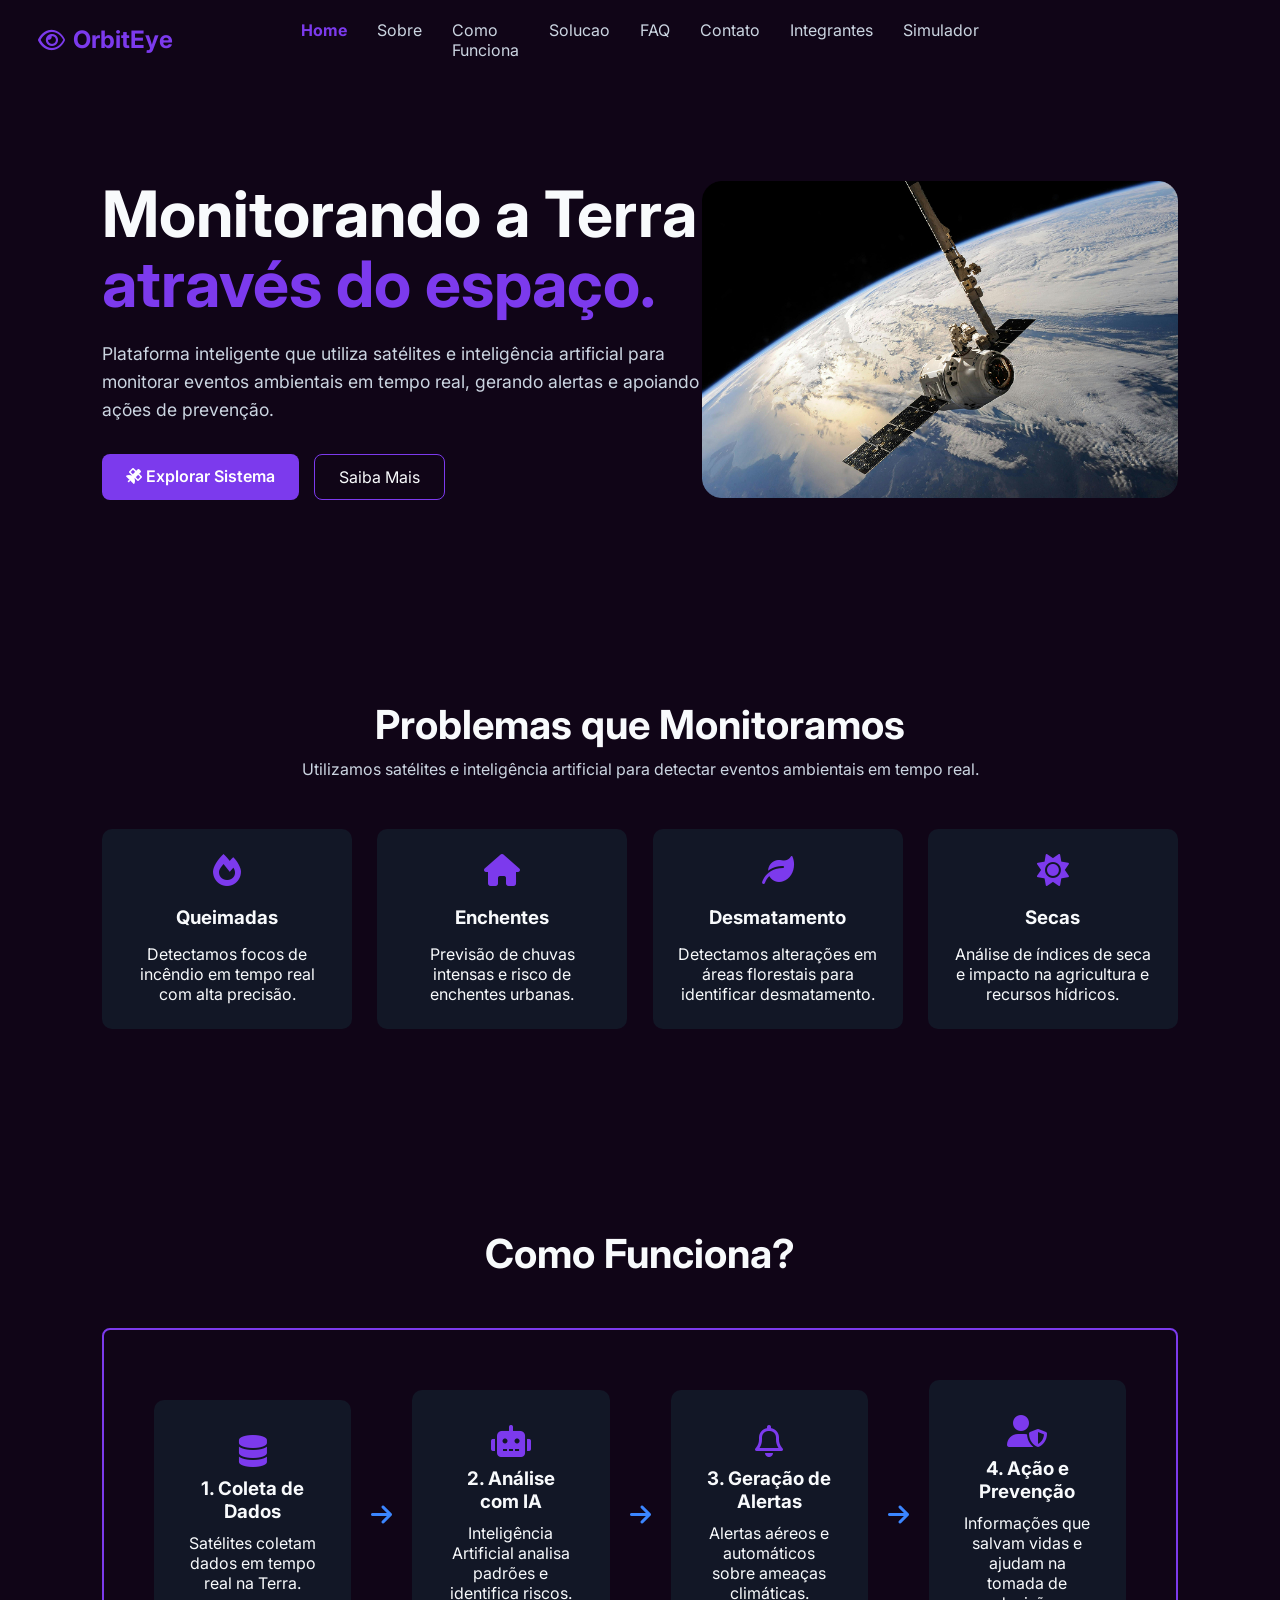
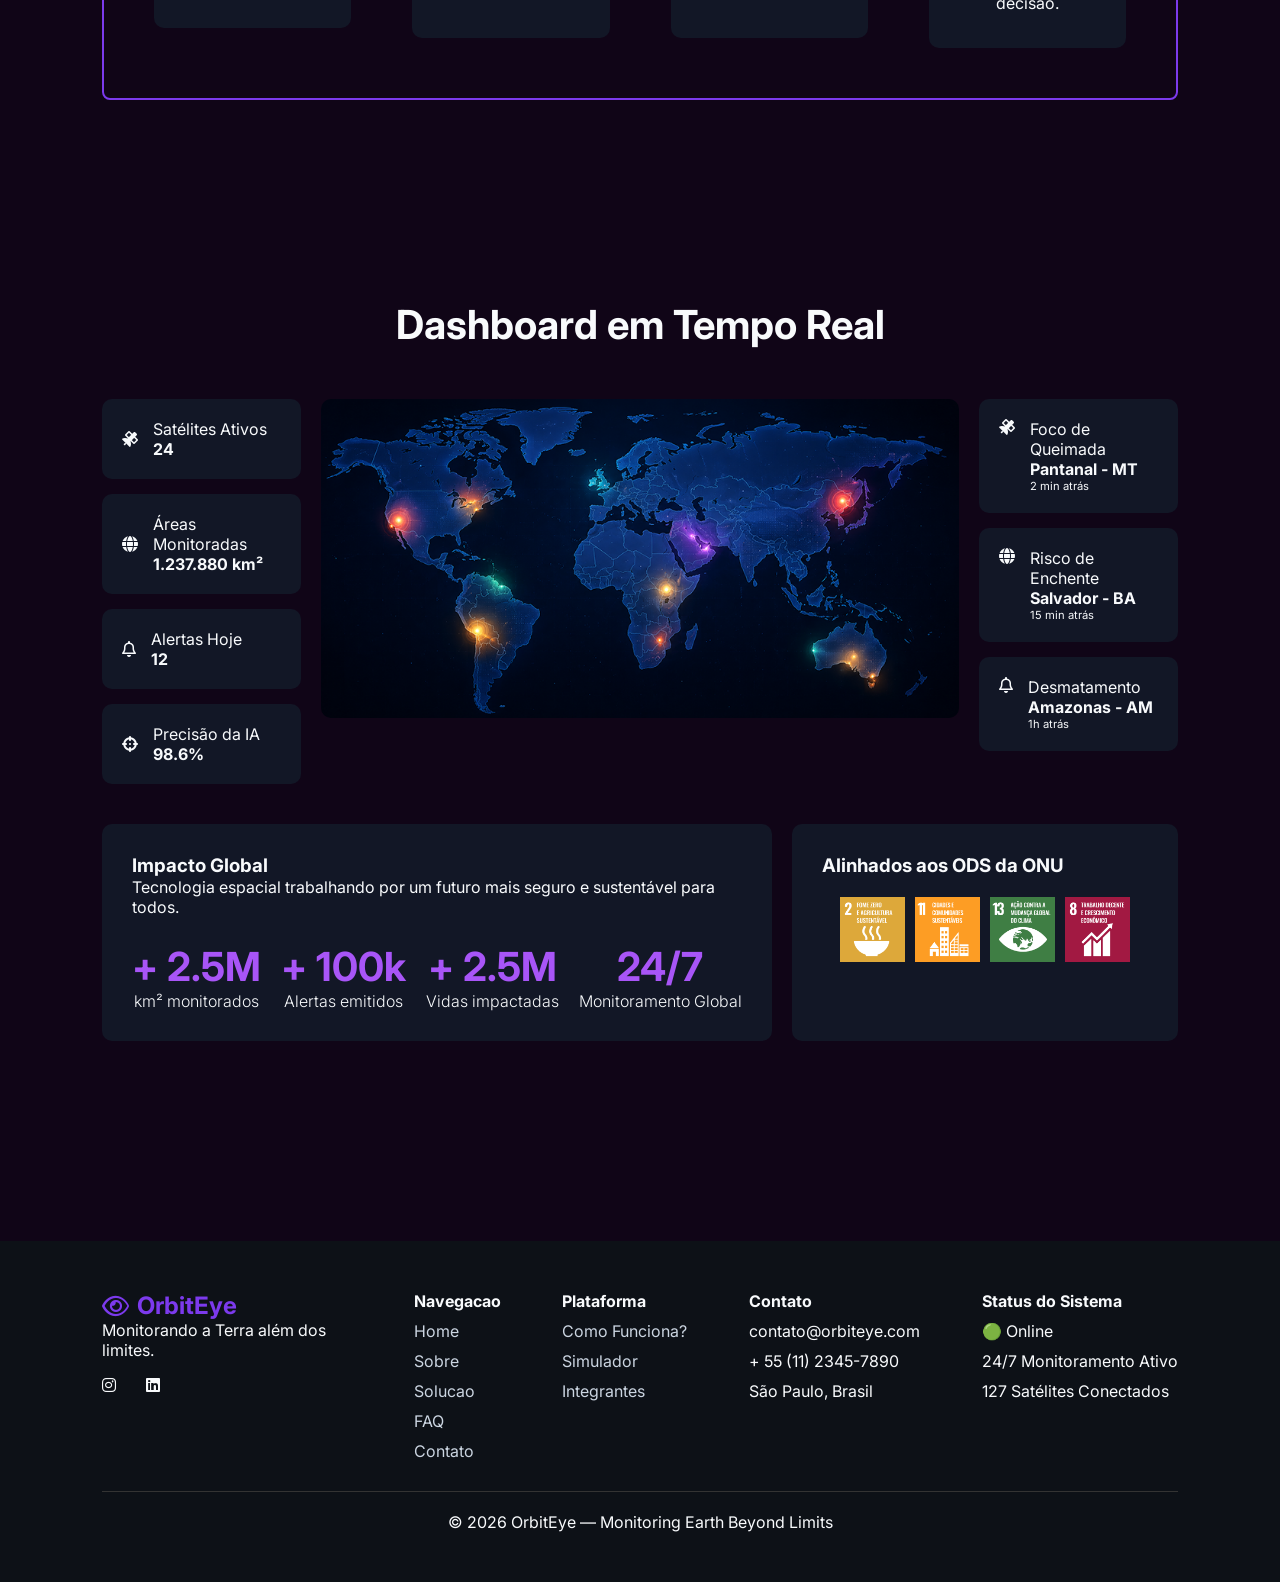
==== commit a5896197: "fix besteira que fiz" ====
--- a/index.html
+++ b/index.html
@@ -53,10 +53,9 @@
 
             <div class="hero-buttons">
 
-                <!-- id="btnExplorar" para o JS encontrar esse botao -->
-                <button id="btnExplorar" class="btn-primary">
+                <a href="./pages/simulador.html" class="btn-primary">
                     <i class="fa-solid fa-satellite"></i> Explorar Sistema
-                </button>
+                </a>
 
                 <a href="./pages/sobre.html" class="btn-secondary">
                     Saiba Mais
@@ -433,57 +432,6 @@
             
     </footer>
 
-    <!-- PAINEL "EXPLORAR SISTEMA" -->
-    <!-- Começa escondido com a classe "painel-escondido" -->
-    <!-- O JS vai remover essa classe quando o botao for clicado -->
-    <div id="painelExplorar" class="painel-explorar painel-escondido">
-
-        <!-- Fundo escuro clicavel para fechar -->
-        <div class="painel-overlay" id="painelOverlay"></div>
-
-        <!-- Card principal do painel -->
-        <div class="painel-card">
-
-            <div class="painel-header">
-                <h2><i class="fa-solid fa-satellite"></i> Status do Sistema</h2>
-                <!-- Botao X para fechar, usa onclick direto -->
-                <button class="painel-fechar" onclick="fecharPainel()">
-                    <i class="fa-solid fa-xmark"></i>
-                </button>
-            </div>
-
-            <!-- Linha 1: status em tempo real -->
-            <div class="painel-status">
-                <div class="status-item status-ok">
-                    <i class="fa-solid fa-circle-check"></i>
-                    <span>Sistema Online</span>
-                </div>
-                <div class="status-item">
-                    <i class="fa-solid fa-satellite"></i>
-                    <span>127 Satelites Ativos</span>
-                </div>
-                <div class="status-item">
-                    <i class="fa-solid fa-shield-halved"></i>
-                    <span>98.6% Precisao IA</span>
-                </div>
-            </div>
-
-            <!-- Linha 2: contador de alertas do dia -->
-            <div class="painel-alertas">
-                <p>Alertas detectados hoje:</p>
-                <strong id="contadorPainel">0</strong>
-            </div>
-
-            <!-- Botao para ir ao simulador -->
-            <a href="./pages/simulador.html" class="btn-primary painel-btn">
-                <i class="fa-solid fa-play"></i> Abrir Simulador
-            </a>
-
-        </div>
-
-    </div>
-
     <script src="./js/nav.js"></script>
-    <script src="./js/painel.js"></script>
 </body>
 </html>
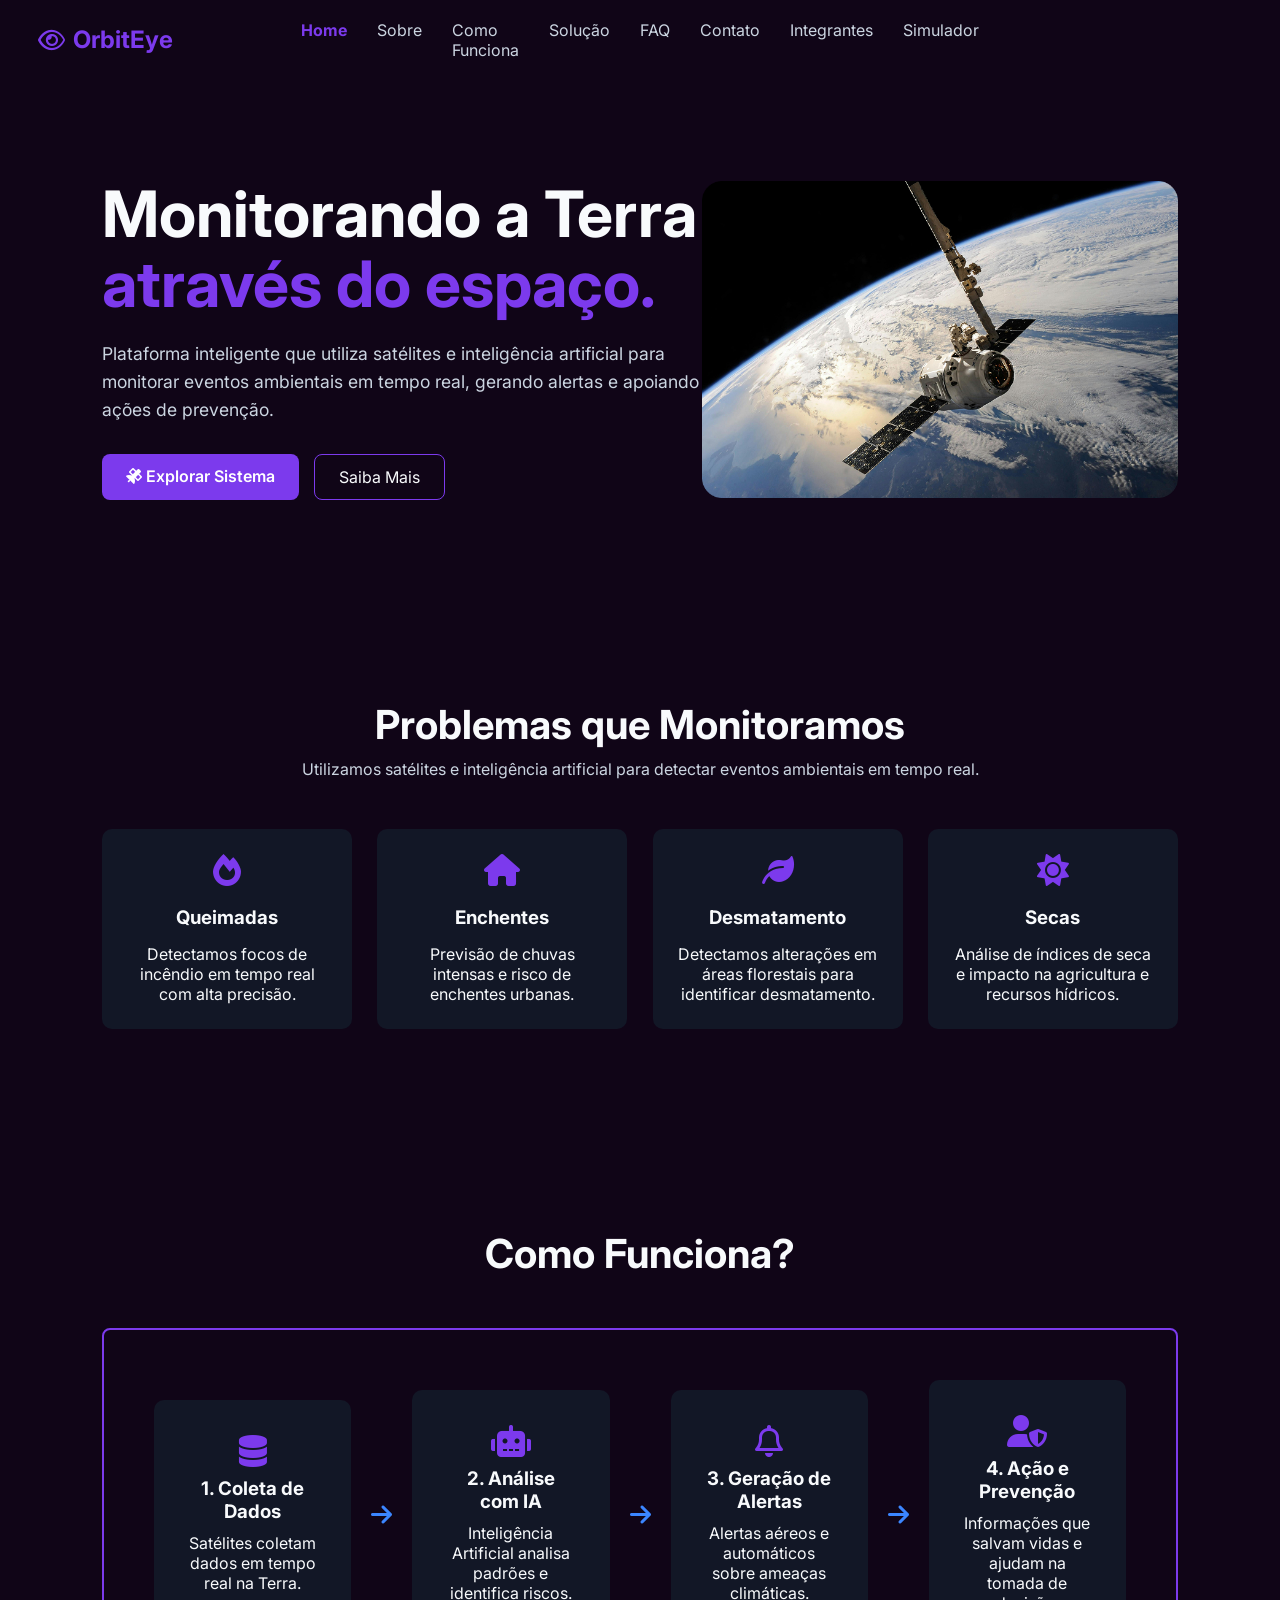
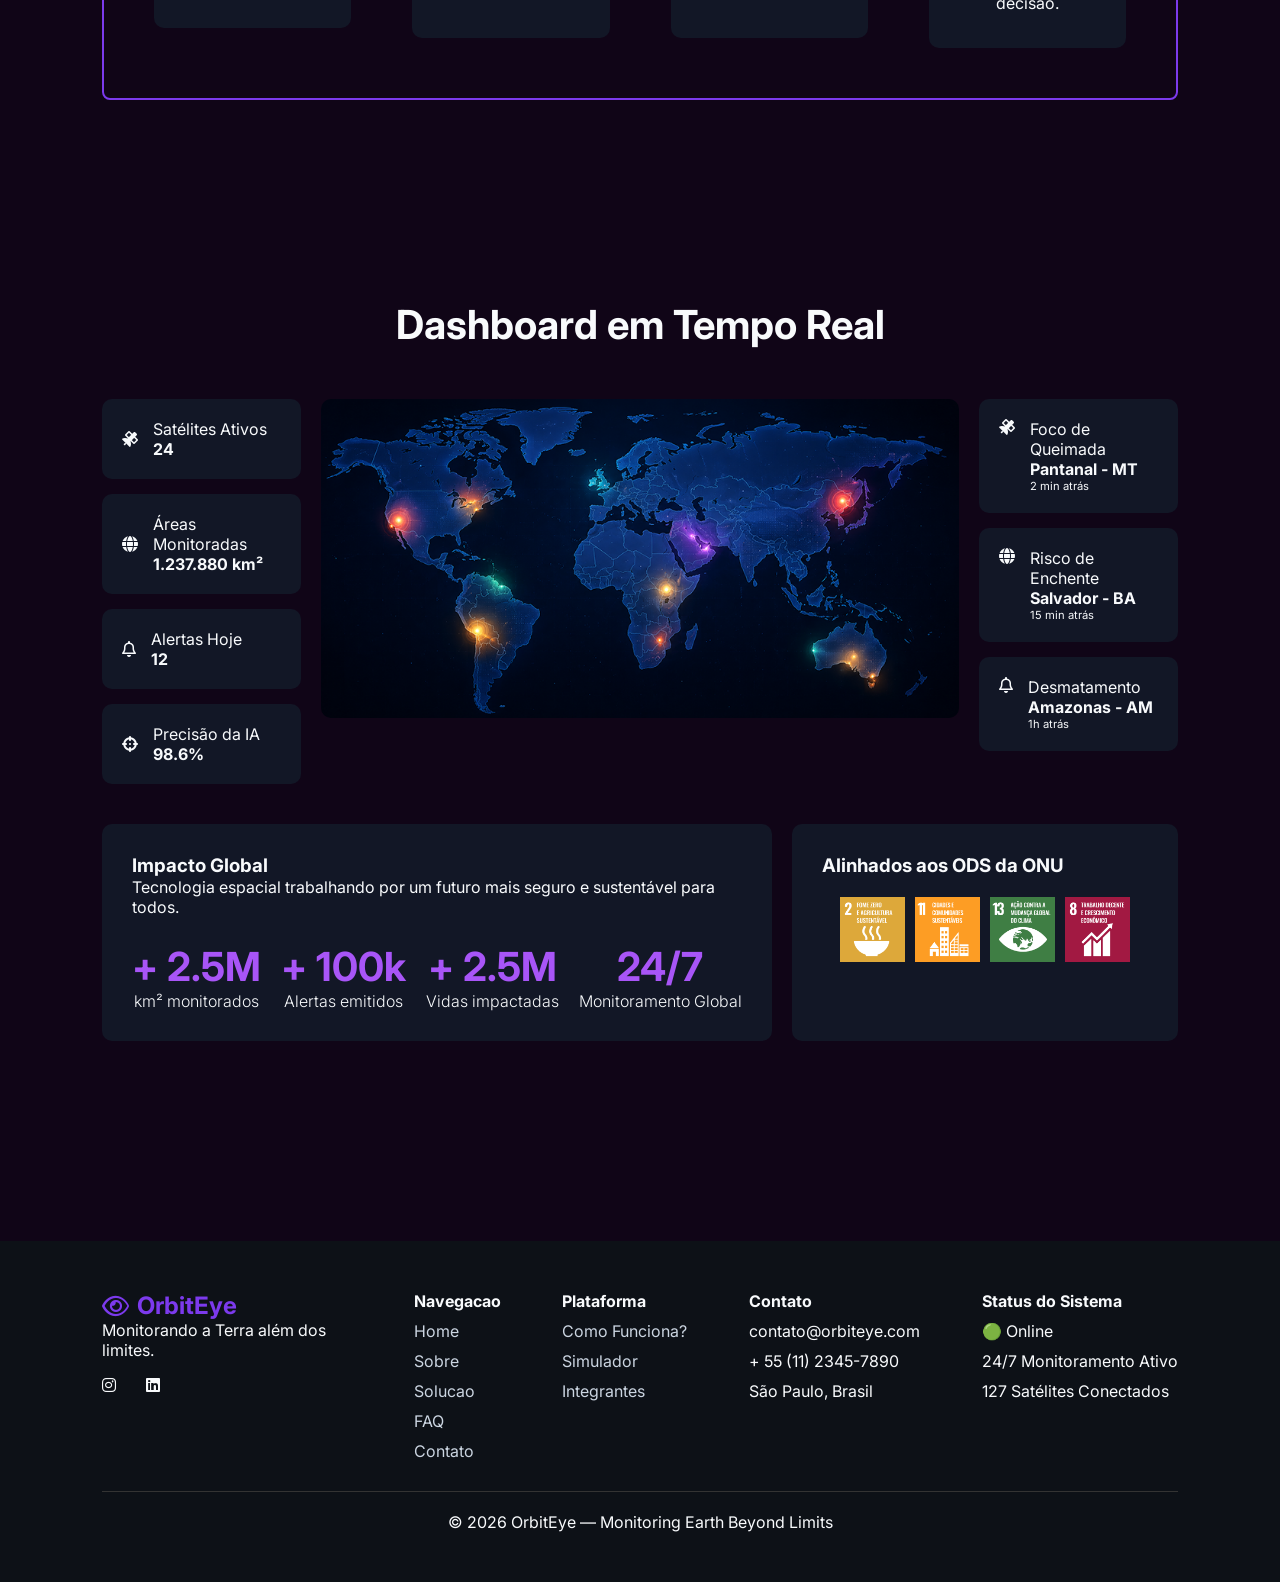
==== commit b76cf859: "Correção navbar" ====
--- a/index.html
+++ b/index.html
@@ -22,7 +22,7 @@
             <li><a class="nav-link active-link" href="./index.html">Home</a></li>
             <li><a class="nav-link" href="./pages/sobre.html">Sobre</a></li>
             <li><a class="nav-link" href="./pages/como-funciona.html">Como Funciona</a></li>
-            <li><a class="nav-link" href="./pages/solucao.html">Solucao</a></li>
+            <li><a class="nav-link" href="./pages/solucao.html">Solução</a></li>
             <li><a class="nav-link" href="./pages/faq.html">FAQ</a></li>
             <li><a class="nav-link" href="./pages/contato.html">Contato</a></li>
             <li><a class="nav-link" href="./pages/integrantes.html">Integrantes</a></li>
